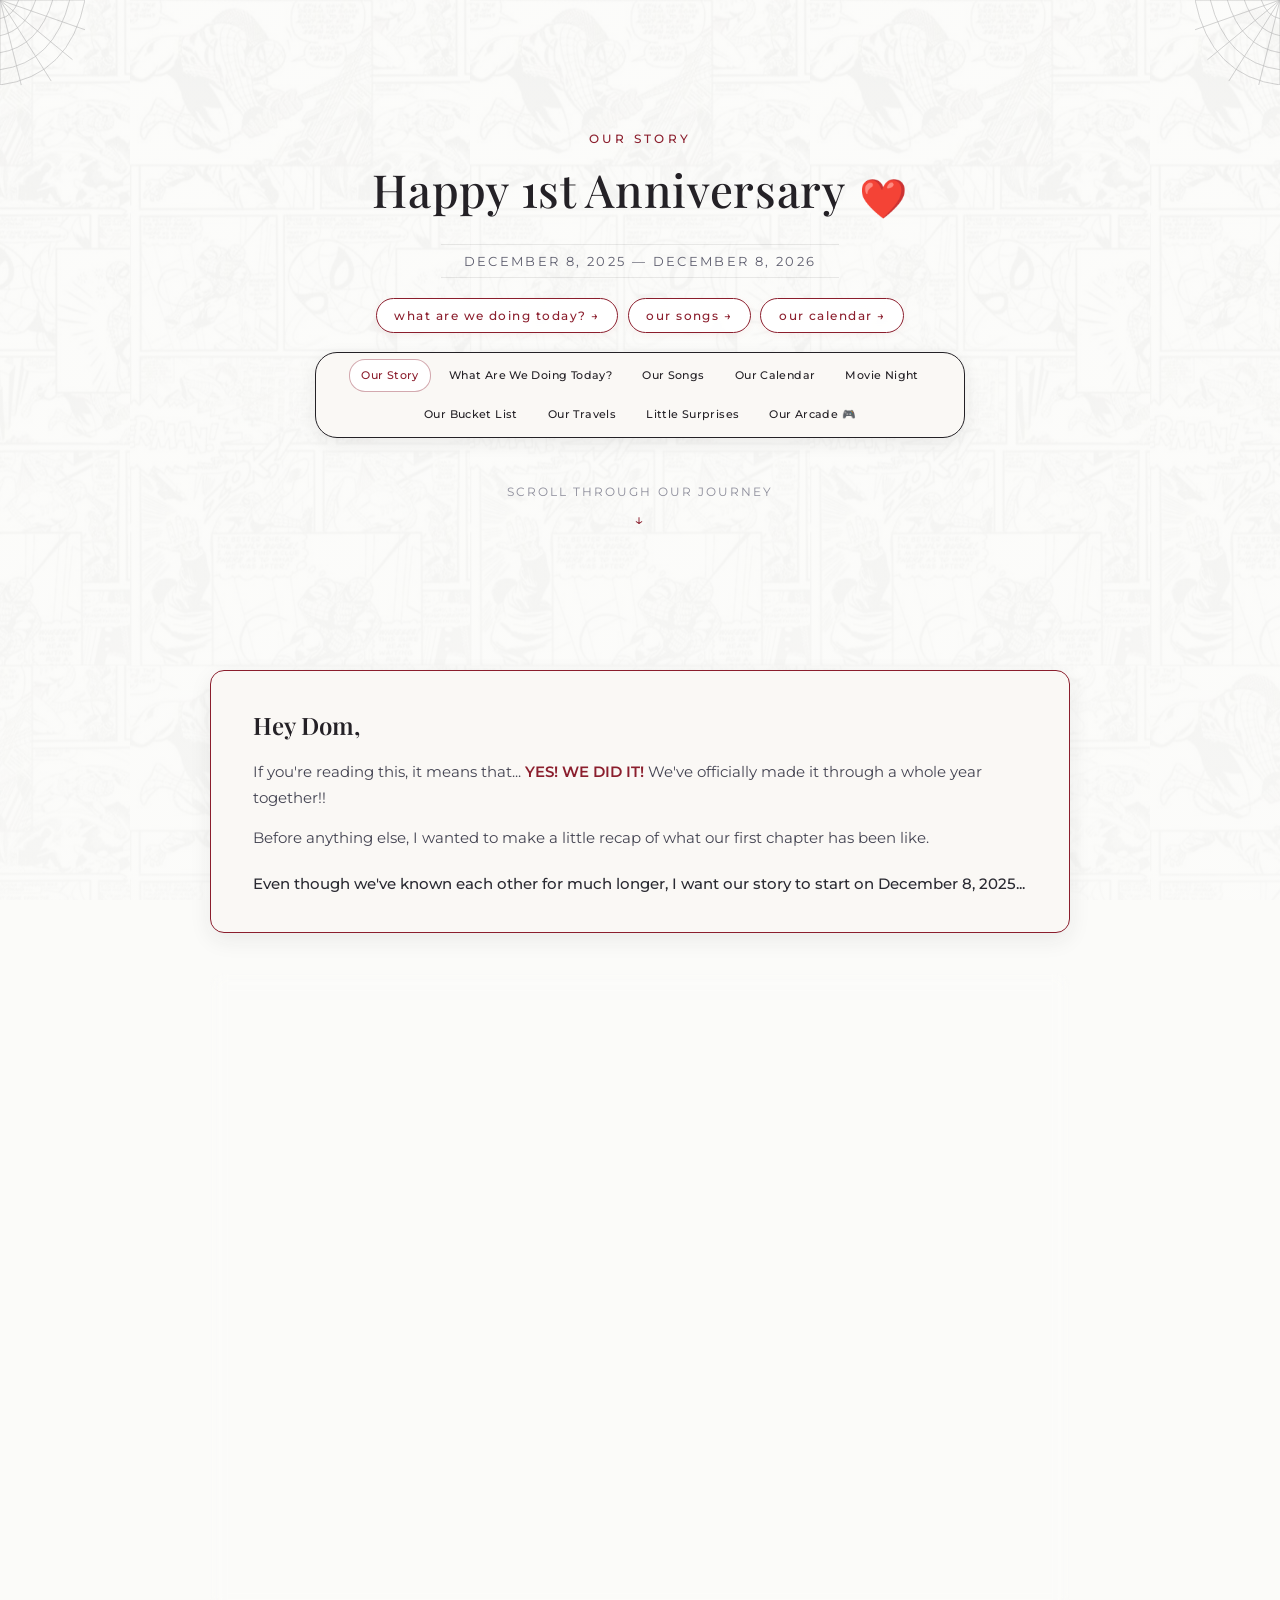
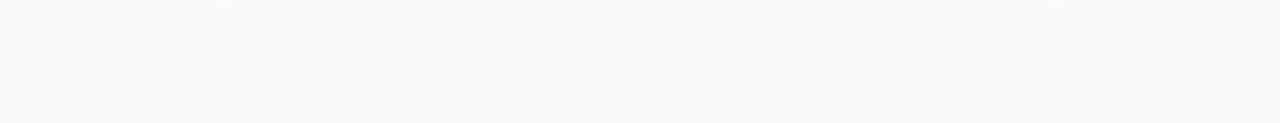
==== index.html @ 3f743cd6 "Add Arcade navigation and shared Spotify playlist" ====
<!DOCTYPE html>
<html lang="en">
<head>
  <meta charset="UTF-8">
  <meta name="viewport" content="width=device-width, initial-scale=1.0">
  <title>Happy 1st Anniversary ❤️</title>
  <link rel="stylesheet" href="style.css">
  <link rel="preconnect" href="https://fonts.googleapis.com">
  <link rel="preconnect" href="https://fonts.gstatic.com" crossorigin>
  <link href="https://fonts.googleapis.com/css2?family=Cormorant+Garamond:ital,wght@0,400;0,500;0,600;1,400&family=Montserrat:ital,wght@0,300;0,400;0,500;1,300&family=Playfair+Display:ital,wght@0,400;0,500;0,600;1,400&display=swap" rel="stylesheet">
</head>
<body>

  <!-- Light Comic Collage Background with Soft Overlay -->
  <div class="site-background" aria-hidden="true"></div>

  <!-- Delicate Corner Spider Webs (Clean, Transparent Black SVGs) -->
  <div class="corner-web corner-web-left" aria-hidden="true">
    <svg viewBox="0 0 100 100" class="corner-web-svg" fill="none" stroke="#141419" stroke-width="0.75" stroke-linecap="round">
      <line x1="0" y1="0" x2="100" y2="0" />
      <line x1="0" y1="0" x2="0" y2="100" />
      <line x1="0" y1="0" x2="100" y2="35" />
      <line x1="0" y1="0" x2="85" y2="70" />
      <line x1="0" y1="0" x2="60" y2="95" />
      <line x1="0" y1="0" x2="25" y2="100" />
      <path d="M 0,22 Q 16,19 22,0" />
      <path d="M 0,42 Q 30,36 42,0" />
      <path d="M 0,62 Q 46,55 62,0" />
      <path d="M 0,82 Q 64,74 82,0" />
      <path d="M 0,100 Q 82,90 100,0" />
    </svg>
  </div>
  <div class="corner-web corner-web-right" aria-hidden="true">
    <svg viewBox="0 0 100 100" class="corner-web-svg" fill="none" stroke="#141419" stroke-width="0.75" stroke-linecap="round">
      <line x1="0" y1="0" x2="100" y2="0" />
      <line x1="0" y1="0" x2="0" y2="100" />
      <line x1="0" y1="0" x2="100" y2="35" />
      <line x1="0" y1="0" x2="85" y2="70" />
      <line x1="0" y1="0" x2="60" y2="95" />
      <line x1="0" y1="0" x2="25" y2="100" />
      <path d="M 0,22 Q 16,19 22,0" />
      <path d="M 0,42 Q 30,36 42,0" />
      <path d="M 0,62 Q 46,55 62,0" />
      <path d="M 0,82 Q 64,74 82,0" />
      <path d="M 0,100 Q 82,90 100,0" />
    </svg>
  </div>

  <!-- Hero Header -->
  <header class="hero">
    <div class="hero-content">
      <p class="hero-subtitle-top">Our Story</p>
      <h1 class="hero-title">Happy 1st Anniversary <span class="heart-accent">❤️</span></h1>
      <p class="hero-dates">December 8, 2025 — December 8, 2026</p>
      <div class="hero-actions">
        <a href="date-ideas.html" class="nav-date-generator">what are we doing today? &rarr;</a>
        <a href="our-songs.html" class="nav-date-generator">our songs &rarr;</a>
        <a href="our-calendar.html" class="nav-date-generator">our calendar &rarr;</a>
      </div>
      <nav class="main-site-nav" aria-label="Main navigation">
        <a href="index.html" aria-current="page">Our Story</a>
        <a href="date-ideas.html">What Are We Doing Today?</a>
        <a href="our-songs.html">Our Songs</a>
        <a href="our-calendar.html">Our Calendar</a>
        <a href="movie-night.html">Movie Night</a>
        <a href="our-bucket-list.html">Our Bucket List</a>
        <a href="our-travels.html">Our Travels</a>
        <a href="little-surprises.html">Little Surprises</a>
        <a href="our-arcade.html">Our Arcade 🎮</a>
      </nav>
      <div class="scroll-indicator">
        <span>Scroll through our journey</span>
        <div class="scroll-arrow">&darr;</div>
      </div>
    </div>
  </header>

  <!-- Interactive Scrapbook: Chapter One -->
  <main class="scrapbook-section">
    <div class="scrapbook-container">

      <!-- Homepage Introduction Letter -->
      <article class="intro-letter-card" data-animate>
        <p class="intro-salutation">Hey Dom,</p>
        <p class="intro-paragraph">
          If you're reading this, it means that... <strong>YES! WE DID IT!</strong> We've officially made it through a whole year together!!
        </p>
        <p class="intro-paragraph">
          Before anything else, I wanted to make a little recap of what our first chapter has been like.
        </p>
        <p class="intro-paragraph intro-lead">
          Even though we've known each other for much longer, I want our story to start on December 8, 2025...
        </p>
      </article>

      <!-- Slideshow Container -->
      <section class="slideshow-wrapper" id="story-slideshow" aria-label="Our First Year Together Slideshow" data-animate>
        
        <!-- Slideshow Header Status Bar -->
        <div class="slideshow-top-bar">
          <span class="slideshow-chapter-tag">Chapter One</span>
          <div class="slideshow-counter" aria-live="polite">
            Slide <span id="current-slide-num">1</span> of <span id="total-slides-num">8</span>
          </div>
        </div>

        <!-- Slides Display Area -->
        <div class="slideshow-viewport">
          
          <!-- SLIDE 1: The day it all started -->
          <article class="story-slide active" data-slide-index="0">
            <div class="slide-content-grid">
              <div class="slide-text-col">
                <span class="slide-date-tag">December 8, 2025</span>
                <h2 class="slide-title">The day it all started</h2>
                <div class="slide-body">
                  <p>It all started on December 8, 2025, when we were flying back home from Pittsburgh to Florida.</p>
                  <p>Because, believe it or not, I met your family and went to your house before we were even officially dating... but the wait was worth it.</p>
                  <p>A day that will stay in our memories forever. ❤️</p>
                </div>
              </div>
              <div class="slide-photos-col">
                <div class="photo-placeholder-grid count-2">
                  <div class="photo-box"><span class="photo-label">Photo 1</span></div>
                  <div class="photo-box"><span class="photo-label">Photo 2</span></div>
                </div>
              </div>
            </div>
          </article>

          <!-- SLIDE 2: Christmas apart -->
          <article class="story-slide" data-slide-index="1">
            <div class="slide-content-grid">
              <div class="slide-text-col">
                <h2 class="slide-title">Christmas apart</h2>
                <div class="slide-body">
                  <p>Not long after that, we had to say goodbye again and spend Christmas away from each other.</p>
                  <p>Spending the holidays apart isn't easy, and long distance isn't for everyone, but we made it work.</p>
                  <p>We spent those days with our families and our people, me in Madrid and you in Pittsburgh, waiting until we could finally see each other again.</p>
                </div>
              </div>
              <div class="slide-photos-col">
                <div class="photo-placeholder-grid count-2">
                  <div class="photo-box"><span class="photo-label">Photo 1</span></div>
                  <div class="photo-box"><span class="photo-label">Photo 2</span></div>
                </div>
              </div>
            </div>
          </article>

          <!-- SLIDE 3: Volleyball season, Valentine's Day & graduation -->
          <article class="story-slide" data-slide-index="2">
            <div class="slide-content-grid">
              <div class="slide-text-col">
                <h2 class="slide-title">Volleyball season, Valentine's Day &amp; graduation</h2>
                <div class="slide-body">
                  <p>After Christmas, we were finally back together, but my volleyball season was starting, and I honestly thought we were barely going to see each other.</p>
                  <p>But, as always, you made the effort to find time, even when you barely had any, and came to see me almost every weekend.</p>
                  <p>It's definitely so much better now that we live 15 minutes away instead of 4 hours, but I'll always be grateful for how many things you sacrificed to make this work.</p>
                  <p>Months went by, more and more dates, Valentine's Day came, volleyball tournaments... and then my graduation.</p>
                  <p>And of course, you were there too, on such an important day for me.</p>
                </div>
              </div>
              <div class="slide-photos-col">
                <div class="photo-placeholder-grid count-2">
                  <div class="photo-box"><span class="photo-label">Photo 1</span></div>
                  <div class="photo-box"><span class="photo-label">Photo 2</span></div>
                </div>
              </div>
            </div>
          </article>

          <!-- SLIDE 4: Summer, Madrid & Italy -->
          <article class="story-slide" data-slide-index="3">
            <div class="slide-content-grid">
              <div class="slide-text-col">
                <h2 class="slide-title">Summer, Madrid &amp; Italy</h2>
                <div class="slide-body">
                  <p>Then summer came, and we had to be apart again.</p>
                  <p>We struggled, but about a month later, we were finally together again. And this time, it was your first time in Spain, in Madrid, MY city!!</p>
                  <p>Two weeks that I had been waiting for all summer, and then somehow they went by way too fast.</p>
                  <p>Two incredible weeks, and one of them in Italy, which you know I love so much.</p>
                  <p>I got to make one of my dreams come true, visiting Amalfi with the love of my life. ❤️</p>
                </div>
              </div>
              <div class="slide-photos-col">
                <div class="photo-placeholder-grid count-2">
                  <div class="photo-box"><span class="photo-label">Photo 1</span></div>
                  <div class="photo-box"><span class="photo-label">Photo 2</span></div>
                </div>
              </div>
            </div>
          </article>

          <!-- SLIDE 5: Back to Florida -->
          <article class="story-slide" data-slide-index="4">
            <div class="slide-content-grid">
              <div class="slide-text-col">
                <h2 class="slide-title">Back to Florida</h2>
                <div class="slide-body">
                  <p>Then we had to say goodbye again, but luckily not for too long.</p>
                  <p>I came back, and we got to spend a few days together before starting college.</p>
                  <p>But then it was time to move to New College, your second home hahaha.</p>
                </div>
              </div>
              <div class="slide-photos-col">
                <div class="photo-placeholder-grid count-2">
                  <div class="photo-box"><span class="photo-label">Photo 1</span></div>
                  <div class="photo-box"><span class="photo-label">Photo 2</span></div>
                </div>
              </div>
            </div>
          </article>

          <!-- SLIDE 6: Another unexpected challenge -->
          <article class="story-slide" data-slide-index="5">
            <div class="slide-content-grid">
              <div class="slide-text-col">
                <h2 class="slide-title">Another unexpected challenge</h2>
                <div class="slide-body">
                  <p>Unfortunately, just two weeks after coming back to the US and finally leaving long distance behind, I gave you a pretty big scare.</p>
                  <p>Another month apart, but as always, we managed to get through it.</p>
                  <p>I'll never know how to thank you enough for being there for me through everything, especially when I almost died.</p>
                  <p>You were there when I needed you the most, and I'll never forget that.</p>
                </div>
              </div>
              <div class="slide-photos-col">
                <div class="photo-placeholder-grid count-2">
                  <div class="photo-box"><span class="photo-label">Photo 1</span></div>
                  <div class="photo-box"><span class="photo-label">Photo 2</span></div>
                </div>
              </div>
            </div>
          </article>

          <!-- SLIDE 7: One year later -->
          <article class="story-slide" data-slide-index="6">
            <div class="slide-content-grid">
              <div class="slide-text-col">
                <h2 class="slide-title">One year later</h2>
                <div class="slide-body">
                  <p>And finally, I was back.</p>
                  <p>Since then, we've made so many plans and spent so much time together.</p>
                  <p>And even though we have our moments, and sometimes we argue, look at us. Here we are, one year later. WE DID IT!!</p>
                  <p>A year full of so much love.</p>
                  <p>And get ready, because this Christmas is looking REALLY GOOD!! ❤️</p>
                </div>
              </div>
              <div class="slide-photos-col">
                <div class="photo-placeholder-grid count-2">
                  <div class="photo-box"><span class="photo-label">Photo 1</span></div>
                  <div class="photo-box"><span class="photo-label">Photo 2</span></div>
                </div>
              </div>
            </div>
          </article>

          <!-- SLIDE 8: To be continued... (Simple Final Screen) -->
          <article class="story-slide final-slide" data-slide-index="7">
            <div class="final-screen-wrapper">
              <div class="final-heart-symbol">❤️</div>
              <h2 class="final-completed-title">Chapter One: Completed. ❤️</h2>
              <div class="final-loading-container">
                <p class="final-loading-text">Chapter Two: Loading<span class="dot-pulse">...</span></p>
                <div class="loading-progress-bar" aria-hidden="true">
                  <div class="loading-progress-fill"></div>
                </div>
              </div>
            </div>
          </article>

        </div>

        <!-- Slideshow Navigation Controls -->
        <div class="slideshow-nav-bar">
          <button type="button" class="slide-arrow-btn" id="btn-prev-slide" aria-label="Previous slide">
            &larr; previous
          </button>
          
          <div class="slide-dots-container" id="slide-dots-list" role="tablist" aria-label="Slides">
            <!-- Rendered by script.js -->
          </div>

          <button type="button" class="slide-arrow-btn" id="btn-next-slide" aria-label="Next slide">
            next &rarr;
          </button>
        </div>

      </section>

    </div>
  </main>

  <!-- Interactive Spider Easter Egg (Hidden when inactive) -->
  <aside id="spider-easter-egg" class="spider-container" aria-label="Easter egg spider">
    <div class="spider-thread" aria-hidden="true"></div>
    <button type="button" class="spider-btn" id="spider-trigger" aria-label="A tiny spider descended from above">
      <svg class="spider-svg" viewBox="0 0 40 40" width="24" height="24" aria-hidden="true">
        <!-- Delicate spider body & head -->
        <ellipse cx="20" cy="24" rx="5" ry="7" fill="#141419"/>
        <circle cx="20" cy="14" r="3.5" fill="#141419"/>
        <!-- Small dark-red accent -->
        <circle cx="20" cy="24" r="1.5" fill="#a81d1d"/>
        <!-- Fine delicate legs -->
        <path d="M17 15 Q12 11 7 14" stroke="#141419" stroke-width="1.2" stroke-linecap="round" fill="none"/>
        <path d="M16 18 Q10 17 6 21" stroke="#141419" stroke-width="1.2" stroke-linecap="round" fill="none"/>
        <path d="M16 22 Q9 25 7 30" stroke="#141419" stroke-width="1.2" stroke-linecap="round" fill="none"/>
        <path d="M17 26 Q12 31 10 36" stroke="#141419" stroke-width="1.2" stroke-linecap="round" fill="none"/>
        <path d="M23 15 Q28 11 33 14" stroke="#141419" stroke-width="1.2" stroke-linecap="round" fill="none"/>
        <path d="M24 18 Q30 17 34 21" stroke="#141419" stroke-width="1.2" stroke-linecap="round" fill="none"/>
        <path d="M24 22 Q31 25 33 30" stroke="#141419" stroke-width="1.2" stroke-linecap="round" fill="none"/>
        <path d="M23 26 Q28 31 30 36" stroke="#141419" stroke-width="1.2" stroke-linecap="round" fill="none"/>
      </svg>
      <span class="spider-speech-bubble" id="spider-message" role="status">I love you ❤️</span>
    </button>
  </aside>

  <script src="script.js"></script>
</body>
</html>
---- style.css ----
/* ==========================================================================
   Base & Reset
   ========================================================================== */
*, *::before, *::after {
  box-sizing: border-box;
  margin: 0;
  padding: 0;
}

:root {
  --bg-primary: #fbfbf9;
  --bg-card: #FAF8F5;
  --text-main: #242126;
  --text-muted: #5e5e6e;
  --accent-red: #8B1E2D;
  --accent-red-soft: rgba(139, 30, 45, 0.15);
  --border-delicate: rgba(0, 0, 0, 0.08);
  --font-serif: 'Playfair Display', 'Cormorant Garamond', Georgia, serif;
  --font-sans: 'Montserrat', sans-serif;
  --shadow-subtle: 0 4px 20px rgba(0, 0, 0, 0.035);
  --shadow-hover: 0 8px 24px rgba(0, 0, 0, 0.06);
}

html {
  scroll-behavior: smooth;
  font-family: var(--font-sans);
  background-color: var(--bg-primary);
  color: var(--text-main);
}

body {
  min-height: 100vh;
  line-height: 1.6;
  overflow-x: hidden;
  position: relative;
}

/* ==========================================================================
   Background: Clean Repeating Small-Panel Comic Wallpaper
   ========================================================================== */
.site-background {
  position: fixed;
  inset: 0;
  width: 100vw;
  height: 100vh;
  z-index: -1;
  pointer-events: none;
  background-color: var(--bg-primary);
  /* 
     Clean repeating wallpaper of small black-and-white Spider-Man comic panels.
     Created by cropping out edge spiders/webs into comic-background-clean.png.
     Tiled at 340px width with a delicate warm-white overlay (mostly white/light gray)
     so the panels are visible, proportional, and never compete with text or photos.
  */
  background-image:
    linear-gradient(rgba(251, 251, 249, 0.82), rgba(251, 251, 249, 0.88)),
    url('images/comic-background-clean.png');
  background-size: auto, 340px auto;
  background-repeat: no-repeat, repeat;
  background-position: center top;
}

/* ==========================================================================
   Delicate Corner Spider Webs (Transparent SVG)
   ========================================================================== */
.corner-web {
  position: fixed;
  top: 0;
  z-index: 10;
  pointer-events: none;
  width: 85px;
  height: 85px;
  opacity: 0.28;
  transition: opacity 0.3s ease;
}

.corner-web-left {
  left: 0;
}

.corner-web-right {
  right: 0;
  transform: scaleX(-1);
}

.corner-web-svg {
  width: 100%;
  height: 100%;
  display: block;
}

/* ==========================================================================
   Hero Section
   ========================================================================== */
.hero {
  min-height: 70vh;
  display: flex;
  align-items: center;
  justify-content: center;
  text-align: center;
  padding: 5rem 1.5rem 3rem;
  position: relative;
}

.hero-content {
  max-width: 650px;
  animation: heroFadeIn 1s ease-out;
}

.hero-subtitle-top {
  font-family: var(--font-sans);
  font-size: 0.72rem;
  font-weight: 500;
  letter-spacing: 0.28em;
  text-transform: uppercase;
  color: var(--accent-red);
  margin-bottom: 0.8rem;
}

.hero-title {
  font-family: var(--font-serif);
  font-size: clamp(2rem, 4.5vw, 2.85rem);
  font-weight: 500;
  line-height: 1.25;
  letter-spacing: 0.015em;
  color: var(--text-main);
  margin-bottom: 0.9rem;
}

.heart-accent {
  display: inline-block;
  color: var(--accent-red);
  font-size: 0.85em;
  margin-left: 0.15rem;
  vertical-align: middle;
}

.hero-dates {
  font-family: var(--font-sans);
  font-size: 0.82rem;
  font-weight: 400;
  letter-spacing: 0.18em;
  color: var(--text-muted);
  text-transform: uppercase;
  border-top: 1px solid var(--border-delicate);
  border-bottom: 1px solid var(--border-delicate);
  display: inline-block;
  padding: 0.35rem 1.4rem;
  margin-top: 0.6rem;
  background: transparent;
}

.hero-actions {
  margin-top: 1.25rem;
  display: flex;
  gap: 0.6rem;
  justify-content: center;
  flex-wrap: wrap;
}

.nav-date-generator {
  font-family: var(--font-sans);
  font-size: 0.76rem;
  font-weight: 500;
  letter-spacing: 0.12em;
  text-transform: lowercase;
  color: var(--accent-red);
  text-decoration: none;
  display: inline-flex;
  align-items: center;
  gap: 0.35rem;
  padding: 0.4rem 1.1rem;
  border: 1.5px solid var(--accent-red);
  border-radius: 20px;
  background: rgba(255, 255, 255, 0.9);
  backdrop-filter: blur(4px);
  box-shadow: 0 2px 8px rgba(168, 29, 29, 0.05);
  transition: all 0.25s ease;
}

.nav-date-generator:hover {
  background: #ffffff;
  border-color: var(--accent-red);
  transform: translateY(-2px);
  box-shadow: 0 4px 14px rgba(168, 29, 29, 0.12);
}

.scroll-indicator {
  margin-top: 2.8rem;
  font-size: 0.72rem;
  letter-spacing: 0.18em;
  color: #8c8c9a;
  display: flex;
  flex-direction: column;
  align-items: center;
  gap: 0.35rem;
  text-transform: uppercase;
}

.scroll-arrow {
  color: var(--accent-red);
  font-size: 1rem;
  animation: bounce 2s infinite;
}

/* ==========================================================================
   Interactive Scrapbook: Chapter One Slideshow
   ========================================================================== */
.scrapbook-section {
  padding: 2.5rem 1.25rem 7rem;
  position: relative;
}

.scrapbook-container {
  max-width: 860px;
  margin: 0 auto;
  position: relative;
}

/* Homepage Introduction Letter */
.intro-letter-card {
  background: var(--bg-card);
  backdrop-filter: blur(8px);
  border: 1.5px solid var(--accent-red);
  border-radius: 14px;
  padding: 2.2rem 2.6rem;
  margin-bottom: 2.5rem;
  box-shadow: 0 7px 22px rgba(36, 33, 38, 0.08);
  animation: heroFadeIn 0.8s ease-out;
  transition: transform 0.25s ease, box-shadow 0.25s ease, border-color 0.25s ease;
}

.intro-letter-card:hover,
.slideshow-wrapper:hover {
  transform: translateY(-3px);
  box-shadow: 0 12px 28px rgba(36, 33, 38, 0.12);
}

.intro-salutation {
  font-family: var(--font-serif);
  font-size: 1.5rem;
  font-weight: 600;
  color: var(--text-main);
  margin-bottom: 0.9rem;
}

.intro-paragraph {
  font-family: var(--font-sans);
  font-size: 0.95rem;
  line-height: 1.72;
  color: #444452;
  margin-bottom: 0.85rem;
}

.intro-paragraph strong {
  color: var(--accent-red);
  font-weight: 600;
}

.intro-lead {
  color: #2a2a32;
  font-weight: 500;
  margin-bottom: 0;
  padding-top: 0.4rem;
}

/* Slideshow Container */
.slideshow-wrapper {
  background: var(--bg-card);
  backdrop-filter: blur(8px);
  border: 1.5px solid #242126;
  border-radius: 14px;
  padding: 2.2rem;
  box-shadow: 0 7px 22px rgba(36, 33, 38, 0.08);
  position: relative;
  transition: transform 0.25s ease, box-shadow 0.25s ease, border-color 0.25s ease;
}

.slideshow-top-bar {
  display: flex;
  justify-content: space-between;
  align-items: center;
  border-bottom: 1px solid rgba(0, 0, 0, 0.07);
  padding-bottom: 0.9rem;
  margin-bottom: 1.8rem;
}

.slideshow-chapter-tag {
  font-family: var(--font-serif);
  font-size: 0.85rem;
  font-weight: 600;
  letter-spacing: 0.14em;
  text-transform: uppercase;
  color: var(--accent-red);
}

.slideshow-counter {
  font-family: var(--font-sans);
  font-size: 0.8rem;
  font-weight: 500;
  color: var(--text-muted);
  letter-spacing: 0.06em;
}

/* Slides Viewport & Animation */
.slideshow-viewport {
  position: relative;
  min-height: 380px;
}

.story-slide {
  display: none;
  opacity: 0;
  transform: translateY(10px);
  transition: opacity 0.35s ease, transform 0.35s ease;
}

.story-slide.active {
  display: block;
  opacity: 1;
  transform: translateY(0);
}

.slide-content-grid {
  display: grid;
  grid-template-columns: 1.15fr 0.85fr;
  gap: 2.2rem;
  align-items: center;
}

.slide-date-tag {
  display: inline-block;
  font-family: var(--font-sans);
  font-size: 0.74rem;
  font-weight: 500;
  letter-spacing: 0.16em;
  text-transform: uppercase;
  color: var(--accent-red);
  margin-bottom: 0.35rem;
}

.slide-title {
  font-family: var(--font-serif);
  font-size: clamp(1.35rem, 3vw, 1.75rem);
  font-weight: 600;
  line-height: 1.3;
  color: var(--text-main);
  margin-bottom: 1rem;
}

.slide-body p {
  font-family: var(--font-sans);
  font-size: 0.92rem;
  line-height: 1.7;
  color: #484856;
  margin-bottom: 0.85rem;
}

.slide-body p:last-child {
  margin-bottom: 0;
}

/* Photo Placeholder Grid */
.photo-placeholder-grid {
  display: grid;
  gap: 0.8rem;
}

.photo-placeholder-grid.count-2 {
  grid-template-columns: 1fr;
}

.photo-box {
  background-color: rgba(248, 248, 251, 0.75);
  border: 1px dashed rgba(0, 0, 0, 0.15);
  border-radius: 8px;
  aspect-ratio: 16 / 10;
  display: flex;
  align-items: center;
  justify-content: center;
  position: relative;
  overflow: hidden;
  transition: border-color 0.25s ease, background-color 0.25s ease;
}

.photo-box:hover {
  border-color: rgba(168, 29, 29, 0.4);
  background-color: #ffffff;
}

.photo-label {
  font-size: 0.74rem;
  letter-spacing: 0.12em;
  text-transform: uppercase;
  color: #727282;
  background-color: rgba(255, 255, 255, 0.95);
  padding: 0.28rem 0.7rem;
  border-radius: 4px;
  border: 1px solid rgba(0, 0, 0, 0.06);
}

/* Slide 8: To Be Continued (Final Screen) */
.final-screen-wrapper {
  text-align: center;
  padding: 3.5rem 1.5rem;
}

.final-heart-symbol {
  font-size: 2.4rem;
  margin-bottom: 0.8rem;
  display: inline-block;
  animation: pulseHeart 2s infinite ease-in-out;
}

.final-completed-title {
  font-family: var(--font-serif);
  font-size: clamp(1.6rem, 3.5vw, 2.2rem);
  font-weight: 600;
  color: var(--text-main);
  margin-bottom: 1.2rem;
}

.final-loading-container {
  display: flex;
  flex-direction: column;
  align-items: center;
  gap: 0.8rem;
}

.final-loading-text {
  font-family: var(--font-sans);
  font-size: 1rem;
  color: var(--text-muted);
  letter-spacing: 0.08em;
}

.dot-pulse {
  display: inline-block;
  animation: dotBlink 1.4s infinite;
}

@keyframes dotBlink {
  0%, 20% { opacity: 0; }
  40% { opacity: 0.5; }
  60%, 100% { opacity: 1; }
}

.loading-progress-bar {
  width: 180px;
  height: 3px;
  background: rgba(0, 0, 0, 0.08);
  border-radius: 3px;
  overflow: hidden;
  position: relative;
}

.loading-progress-fill {
  position: absolute;
  top: 0;
  left: 0;
  height: 100%;
  width: 40%;
  background: var(--accent-red);
  border-radius: 3px;
  animation: progressSweep 2s ease-in-out infinite;
}

@keyframes progressSweep {
  0% { left: -40%; width: 40%; }
  50% { left: 40%; width: 50%; }
  100% { left: 100%; width: 40%; }
}

/* Slideshow Navigation Controls */
.slideshow-nav-bar {
  display: flex;
  justify-content: space-between;
  align-items: center;
  gap: 1rem;
  margin-top: 2rem;
  padding-top: 1.4rem;
  border-top: 1px solid rgba(0, 0, 0, 0.07);
}

.slide-arrow-btn {
  background: transparent;
  border: 1.5px solid #242126;
  border-radius: 20px;
  padding: 0.45rem 1.1rem;
  font-family: var(--font-sans);
  font-size: 0.8rem;
  font-weight: 500;
  letter-spacing: 0.06em;
  color: var(--text-main);
  cursor: pointer;
  transition: all 0.2s ease;
}

.slide-arrow-btn:hover:not(:disabled) {
  border-color: var(--accent-red);
  color: var(--accent-red);
  background: #ffffff;
  transform: translateY(-1px);
}

.slide-arrow-btn:disabled {
  opacity: 0.3;
  cursor: not-allowed;
}

.slide-dots-container {
  display: flex;
  gap: 0.45rem;
  align-items: center;
}

.slide-dot {
  width: 8px;
  height: 8px;
  border-radius: 50%;
  background: rgba(0, 0, 0, 0.15);
  border: none;
  padding: 0;
  cursor: pointer;
  transition: all 0.25s ease;
}

.slide-dot:hover {
  background: rgba(168, 29, 29, 0.5);
}

.slide-dot.active {
  background: var(--accent-red);
  transform: scale(1.35);
  box-shadow: 0 0 6px rgba(168, 29, 29, 0.4);
}

/* ==========================================================================
   Interactive Spider Easter Egg (Small & Subtle)
   ========================================================================== */
.spider-container {
  position: fixed;
  top: 0;
  z-index: 1000;
  pointer-events: none;
  display: flex;
  flex-direction: column;
  align-items: center;
  transform: translateY(-100%);
  transition: transform 1.2s cubic-bezier(0.25, 1, 0.5, 1);
  will-change: transform;
}

/* Descended into view */
.spider-container.descended {
  transform: translateY(0);
}

/* Thin delicate thread */
.spider-thread {
  width: 1px;
  height: 150px;
  background: linear-gradient(to bottom, rgba(30, 30, 36, 0.2), rgba(30, 30, 36, 0.55));
}

.spider-btn {
  background: transparent;
  border: none;
  cursor: pointer;
  pointer-events: auto;
  position: relative;
  padding: 4px;
  display: flex;
  flex-direction: column;
  align-items: center;
  outline: none;
}

.spider-btn:focus-visible {
  outline: 2px dashed var(--accent-red);
  border-radius: 50%;
}

.spider-svg {
  display: block;
  filter: drop-shadow(0 1px 2px rgba(0, 0, 0, 0.2));
  animation: spiderSway 3s ease-in-out infinite alternate;
  transform-origin: top center;
}

/* Cute, Delicate Speech Bubble */
.spider-speech-bubble {
  position: absolute;
  top: 100%;
  left: 50%;
  transform: translateX(-50%) translateY(6px) scale(0.9);
  background: #ffffff;
  color: var(--text-main);
  border: 1px solid rgba(0, 0, 0, 0.1);
  border-radius: 12px;
  padding: 0.35rem 0.75rem;
  font-family: var(--font-sans);
  font-size: 0.78rem;
  font-weight: 500;
  letter-spacing: 0.04em;
  white-space: nowrap;
  box-shadow: 0 4px 14px rgba(0, 0, 0, 0.08);
  opacity: 0;
  pointer-events: none;
  transition: opacity 0.25s ease, transform 0.25s ease;
}

/* Speech bubble arrow */
.spider-speech-bubble::before {
  content: '';
  position: absolute;
  bottom: 100%;
  left: 50%;
  transform: translateX(-50%);
  border-width: 5px;
  border-style: solid;
  border-color: transparent transparent rgba(0, 0, 0, 0.1) transparent;
}

.spider-speech-bubble::after {
  content: '';
  position: absolute;
  bottom: 100%;
  left: 50%;
  transform: translateX(-50%);
  border-width: 4px;
  border-style: solid;
  border-color: transparent transparent #ffffff transparent;
}

/* When spider is clicked */
.spider-container.show-bubble .spider-speech-bubble {
  opacity: 1;
  transform: translateX(-50%) translateY(6px) scale(1);
}

@keyframes spiderSway {
  0% {
    transform: rotate(-5deg);
  }
  100% {
    transform: rotate(5deg);
  }
}

/* ==========================================================================
   Keyframe Animations
   ========================================================================== */
@keyframes heroFadeIn {
  from {
    opacity: 0;
    transform: translateY(16px);
  }
  to {
    opacity: 1;
    transform: translateY(0);
  }
}

@keyframes bounce {
  0%, 20%, 50%, 80%, 100% {
    transform: translateY(0);
  }
  40% {
    transform: translateY(6px);
  }
  60% {
    transform: translateY(3px);
  }
}

/* ==========================================================================
   Responsive Design (Mobile & Tablets)
   ========================================================================== */
@media (max-width: 768px) {
  .site-background {
    background-size: auto, 280px auto;
  }

  .corner-web {
    width: 60px;
    height: 60px;
    opacity: 0.22;
  }

  .hero {
    min-height: 65vh;
    padding-top: 4rem;
  }

  .slide-content-grid {
    grid-template-columns: 1fr;
    gap: 1.5rem;
  }

  .intro-letter-card {
    padding: 1.6rem 1.3rem;
  }

  .slideshow-wrapper {
    padding: 1.6rem 1.2rem;
  }

  .slideshow-viewport {
    min-height: 440px;
  }

  .slideshow-nav-bar {
    gap: 0.5rem;
  }

  .slide-arrow-btn {
    padding: 0.4rem 0.85rem;
    font-size: 0.75rem;
  }

  .spider-thread {
    height: 120px;
  }
}

/* ==========================================================================
   Accessibility: Reduced Motion
   ========================================================================== */
@media (prefers-reduced-motion: reduce) {
  html {
    scroll-behavior: auto;
  }

  .hero-content,
  .intro-letter-card,
  .slideshow-wrapper,
  .story-slide,
  .scroll-arrow,
  .spider-svg,
  .final-heart-symbol,
  .loading-progress-fill {
    animation: none !important;
    transition: none !important;
  }

  .spider-container {
    transition: none !important;
  }

  .back-to-story,
  .back-to-story-arrow {
    transition: none !important;
  }
}

/* Shared back navigation */
.back-to-story {
  display: inline-flex;
  align-items: center;
  gap: 0.4rem;
  padding: 0.45rem 0.9rem;
  border: 1px solid var(--accent-red);
  border-radius: 999px;
  background: rgba(250, 248, 245, 0.9);
  color: var(--accent-red);
  font-family: var(--font-sans);
  font-size: 0.84rem;
  font-weight: 500;
  line-height: 1.4;
  text-decoration: none;
  white-space: nowrap;
  transition: color 0.2s ease, background-color 0.2s ease, border-color 0.2s ease;
}

.back-to-story:hover {
  border-color: var(--accent-red);
  background: var(--accent-red);
  color: #ffffff;
}

.back-to-story:focus-visible {
  outline: 2px solid var(--accent-red);
  outline-offset: 3px;
  box-shadow: 0 0 0 4px rgba(139, 30, 45, 0.16);
}

.back-to-story-arrow {
  display: inline-block;
  transition: transform 0.2s ease;
}

.back-to-story:hover .back-to-story-arrow {
  transform: translateX(-3px);
}

@media (max-width: 600px) {
  .back-to-story {
    padding: 0.4rem 0.75rem;
    font-size: 0.8rem;
  }
}

/* Shared site navigation */
.main-site-nav {
  display: flex;
  align-items: center;
  justify-content: center;
  flex-wrap: wrap;
  gap: 0.4rem;
  width: fit-content;
  max-width: 100%;
  margin: 1.2rem auto 0;
  padding: 0.38rem;
  border: 1.5px solid #242126;
  border-radius: 22px;
  background: rgba(250, 248, 245, 0.94);
  box-shadow: 0 5px 18px rgba(36, 33, 38, 0.08);
  backdrop-filter: blur(6px);
}

.main-site-nav a {
  color: #242126;
  text-decoration: none;
  font-family: var(--font-sans);
  font-size: 0.68rem;
  font-weight: 500;
  letter-spacing: 0.035em;
  white-space: nowrap;
  padding: 0.42rem 0.68rem;
  border: 1px solid transparent;
  border-radius: 16px;
  transition: 0.2s ease;
}

.main-site-nav a:hover,
.main-site-nav a[aria-current="page"] {
  color: #8B1E2D;
  border-color: rgba(139, 30, 45, 0.38);
  background: #ffffff;
}

@media (max-width: 768px) {
  .main-site-nav {
    margin-top: 1rem;
    border-radius: 14px;
  }

  .main-site-nav a {
    font-size: 0.64rem;
    padding: 0.38rem 0.55rem;
  }
}
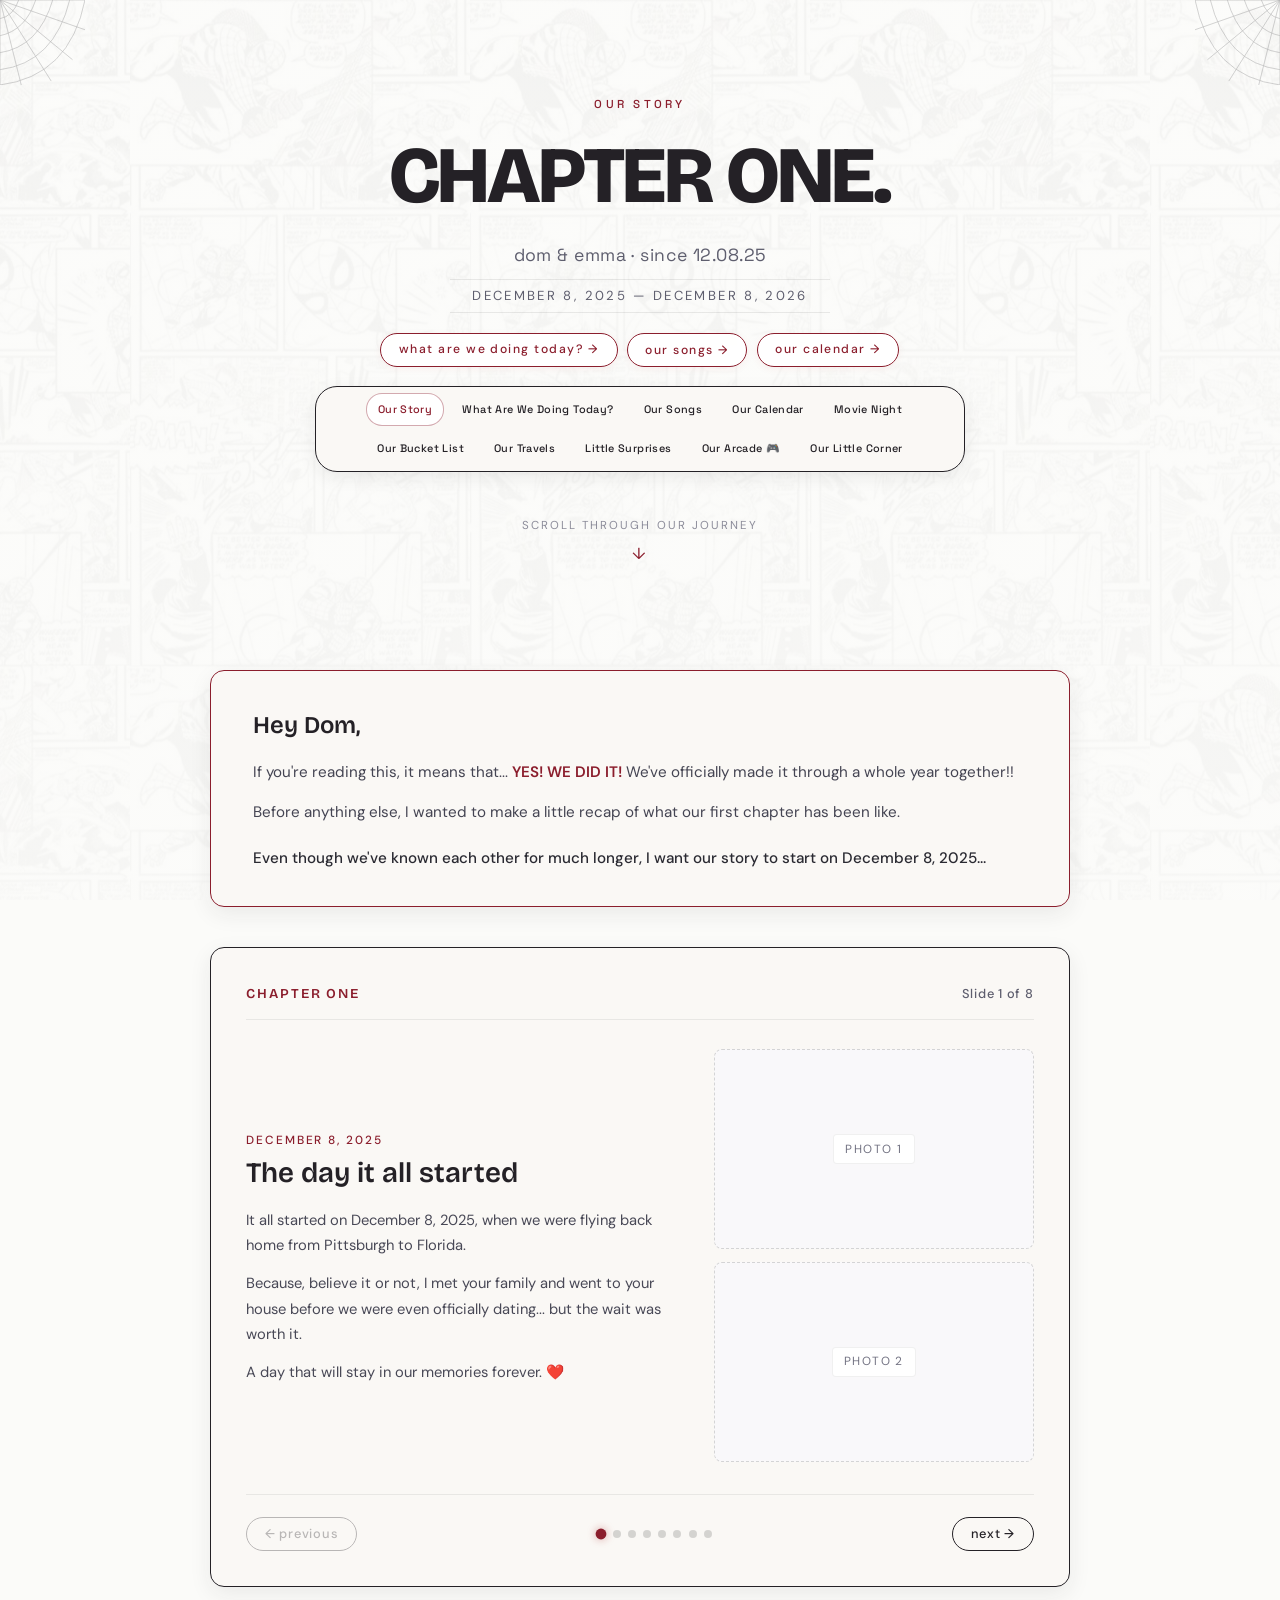
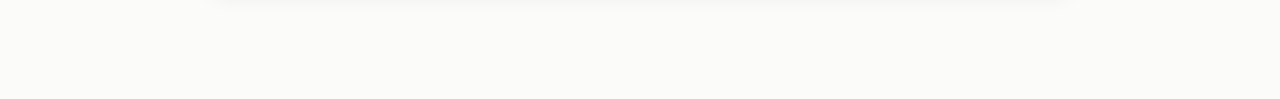
==== commit 11828d7e: "Add Our Little Corner and 365 Days of Us" ====
--- a/index.html
+++ b/index.html
@@ -7,7 +7,7 @@
   <link rel="stylesheet" href="style.css">
   <link rel="preconnect" href="https://fonts.googleapis.com">
   <link rel="preconnect" href="https://fonts.gstatic.com" crossorigin>
-  <link href="https://fonts.googleapis.com/css2?family=Cormorant+Garamond:ital,wght@0,400;0,500;0,600;1,400&family=Montserrat:ital,wght@0,300;0,400;0,500;1,300&family=Playfair+Display:ital,wght@0,400;0,500;0,600;1,400&display=swap" rel="stylesheet">
+  <link href="https://fonts.googleapis.com/css2?family=Bricolage+Grotesque:wght@400;500;600;700;800&family=DM+Sans:ital,wght@0,400;0,500;0,600;0,700;1,400&family=Space+Grotesk:wght@400;500;600;700&display=swap" rel="stylesheet">
 </head>
 <body>
 
@@ -50,7 +50,8 @@
   <header class="hero">
     <div class="hero-content">
       <p class="hero-subtitle-top">Our Story</p>
-      <h1 class="hero-title">Happy 1st Anniversary <span class="heart-accent">❤️</span></h1>
+      <h1 class="hero-title">CHAPTER ONE.</h1>
+      <p class="hero-name-subtitle">dom &amp; emma · since 12.08.25</p>
       <p class="hero-dates">December 8, 2025 — December 8, 2026</p>
       <div class="hero-actions">
         <a href="date-ideas.html" class="nav-date-generator">what are we doing today? &rarr;</a>
@@ -67,6 +68,7 @@
         <a href="our-travels.html">Our Travels</a>
         <a href="little-surprises.html">Little Surprises</a>
         <a href="our-arcade.html">Our Arcade 🎮</a>
+        <a href="our-little-corner.html">Our Little Corner</a>
       </nav>
       <div class="scroll-indicator">
         <span>Scroll through our journey</span>
--- a/style.css
+++ b/style.css
@@ -15,8 +15,9 @@
   --accent-red: #8B1E2D;
   --accent-red-soft: rgba(139, 30, 45, 0.15);
   --border-delicate: rgba(0, 0, 0, 0.08);
-  --font-serif: 'Playfair Display', 'Cormorant Garamond', Georgia, serif;
-  --font-sans: 'Montserrat', sans-serif;
+  --font-serif: 'Bricolage Grotesque', Arial, sans-serif;
+  --font-display: 'Space Grotesk', Arial, sans-serif;
+  --font-sans: 'DM Sans', Arial, sans-serif;
   --shadow-subtle: 0 4px 20px rgba(0, 0, 0, 0.035);
   --shadow-hover: 0 8px 24px rgba(0, 0, 0, 0.06);
 }
@@ -119,10 +120,10 @@
 
 .hero-title {
   font-family: var(--font-serif);
-  font-size: clamp(2rem, 4.5vw, 2.85rem);
-  font-weight: 500;
+  font-size: clamp(2.7rem, 8vw, 5rem);
+  font-weight: 800;
   line-height: 1.25;
-  letter-spacing: 0.015em;
+  letter-spacing: -0.035em;
   color: var(--text-main);
   margin-bottom: 0.9rem;
 }
@@ -133,6 +134,13 @@
   font-size: 0.85em;
   margin-left: 0.15rem;
   vertical-align: middle;
+}
+
+.hero-name-subtitle {
+  font-family: var(--font-display);
+  font-size: clamp(0.95rem, 2.5vw, 1.1rem);
+  letter-spacing: 0.025em;
+  color: var(--text-muted);
 }
 
 .hero-dates {
@@ -851,3 +859,16 @@
     padding: 0.38rem 0.55rem;
   }
 }
+
+/* Shared typography for navigation and page subtitles. */
+.main-site-nav a, .top-nav a, .placeholder-top-nav a,
+.hero-subtitle-top, .hero-name-subtitle,
+html body .music-subtitle, html body .calendar-subtitle,
+html body .date-intro-sub, html body .travels-intro,
+html body .placeholder-intro, .arcade-header > p {
+  font-family: var(--font-display);
+}
+
+button, input, select, textarea {
+  font-family: var(--font-sans);
+}
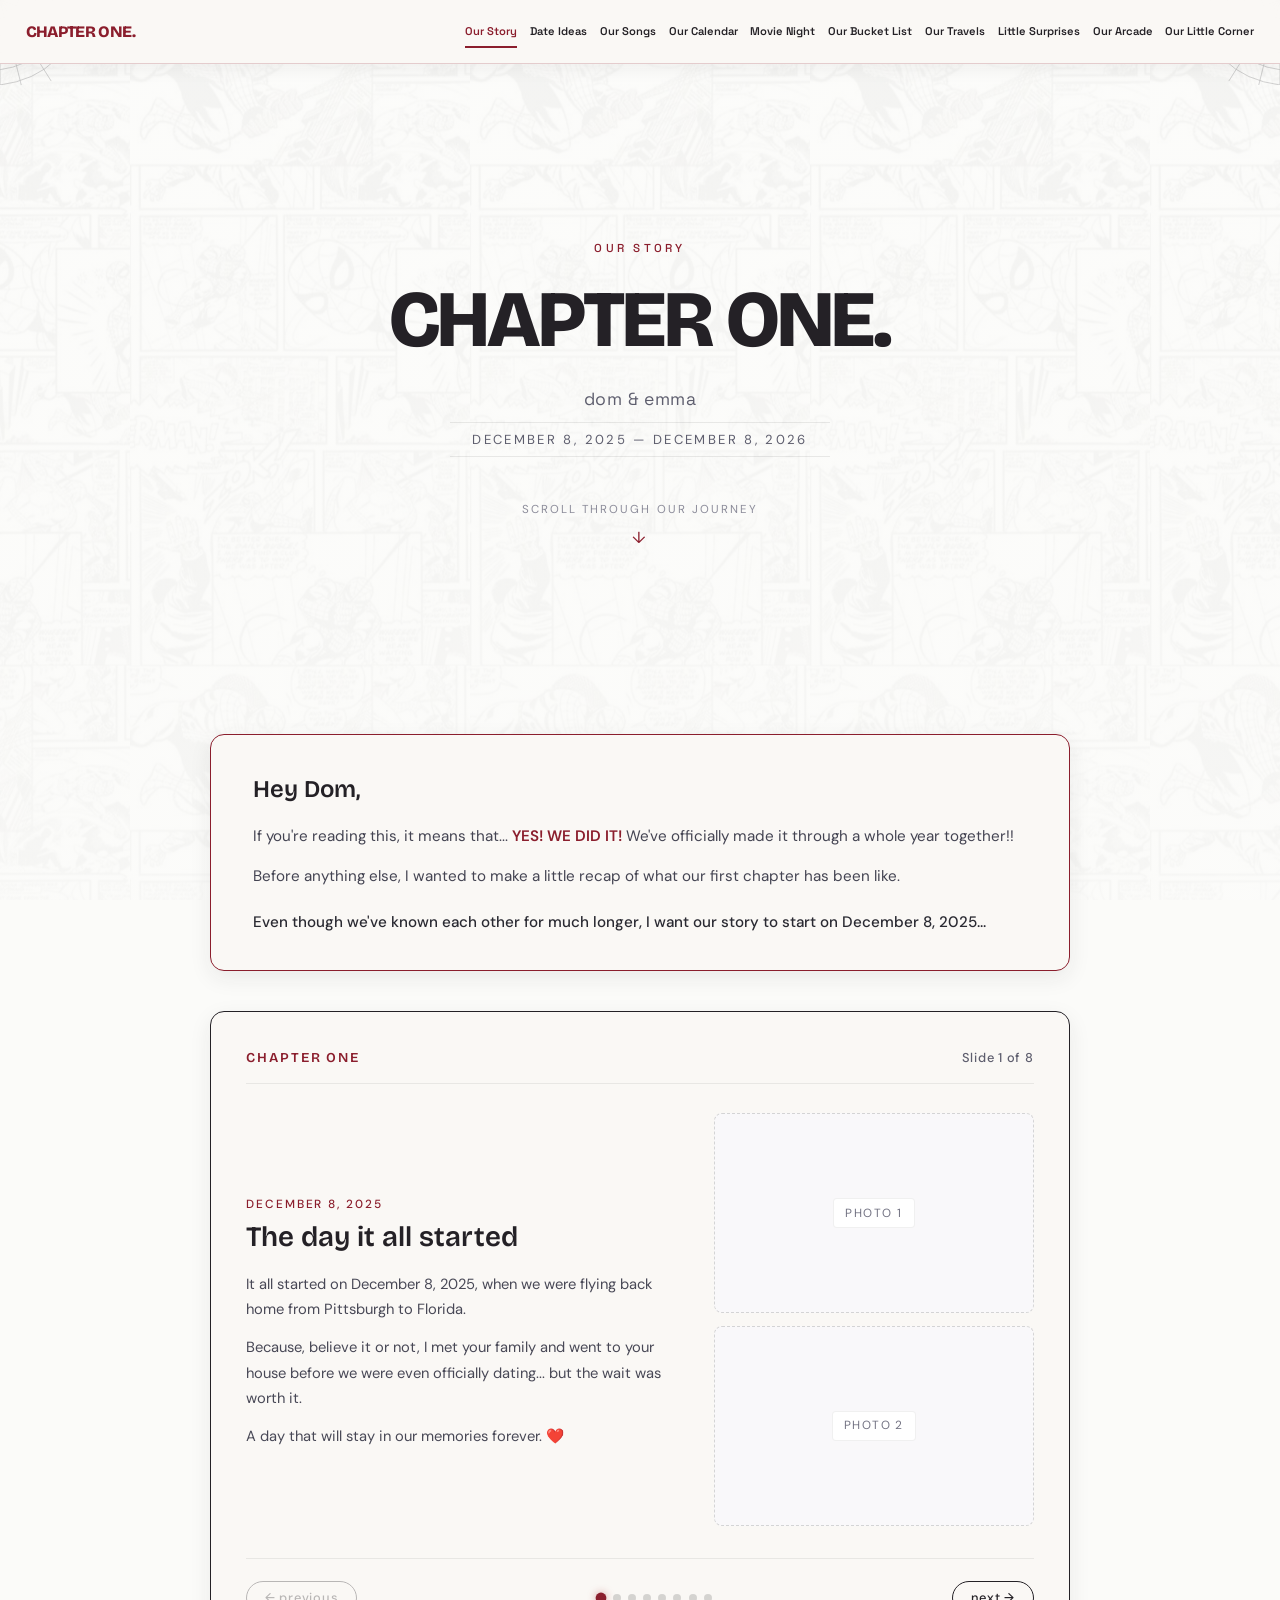
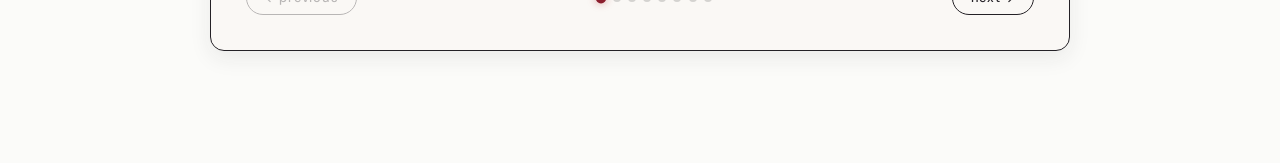
==== commit 6ef8f746: "Redesign homepage and navigation" ====
--- a/index.html
+++ b/index.html
@@ -10,6 +10,23 @@
   <link href="https://fonts.googleapis.com/css2?family=Bricolage+Grotesque:wght@400;500;600;700;800&family=DM+Sans:ital,wght@0,400;0,500;0,600;0,700;1,400&family=Space+Grotesk:wght@400;500;600;700&display=swap" rel="stylesheet">
 </head>
 <body>
+  <header class="site-header">
+    <a class="site-wordmark" href="index.html">CHAPTER ONE.</a>
+    <button class="site-menu-toggle" type="button" aria-expanded="false" aria-controls="site-menu" aria-label="Open navigation menu"><span></span><span></span><span></span></button>
+    <nav class="site-menu" id="site-menu" aria-label="Main navigation">
+      <a href="index.html" aria-current="page">Our Story</a>
+      <a href="date-ideas.html">Date Ideas</a>
+      <a href="our-songs.html">Our Songs</a>
+      <a href="our-calendar.html">Our Calendar</a>
+      <a href="movie-night.html">Movie Night</a>
+      <a href="our-bucket-list.html">Our Bucket List</a>
+      <a href="our-travels.html">Our Travels</a>
+      <a href="little-surprises.html">Little Surprises</a>
+      <a href="our-arcade.html">Our Arcade</a>
+      <a href="our-little-corner.html">Our Little Corner</a>
+    </nav>
+  </header>
+  <script src="navigation.js" defer></script>
 
   <!-- Light Comic Collage Background with Soft Overlay -->
   <div class="site-background" aria-hidden="true"></div>
@@ -51,25 +68,8 @@
     <div class="hero-content">
       <p class="hero-subtitle-top">Our Story</p>
       <h1 class="hero-title">CHAPTER ONE.</h1>
-      <p class="hero-name-subtitle">dom &amp; emma · since 12.08.25</p>
+      <p class="hero-name-subtitle">dom &amp; emma</p>
       <p class="hero-dates">December 8, 2025 — December 8, 2026</p>
-      <div class="hero-actions">
-        <a href="date-ideas.html" class="nav-date-generator">what are we doing today? &rarr;</a>
-        <a href="our-songs.html" class="nav-date-generator">our songs &rarr;</a>
-        <a href="our-calendar.html" class="nav-date-generator">our calendar &rarr;</a>
-      </div>
-      <nav class="main-site-nav" aria-label="Main navigation">
-        <a href="index.html" aria-current="page">Our Story</a>
-        <a href="date-ideas.html">What Are We Doing Today?</a>
-        <a href="our-songs.html">Our Songs</a>
-        <a href="our-calendar.html">Our Calendar</a>
-        <a href="movie-night.html">Movie Night</a>
-        <a href="our-bucket-list.html">Our Bucket List</a>
-        <a href="our-travels.html">Our Travels</a>
-        <a href="little-surprises.html">Little Surprises</a>
-        <a href="our-arcade.html">Our Arcade 🎮</a>
-        <a href="our-little-corner.html">Our Little Corner</a>
-      </nav>
       <div class="scroll-indicator">
         <span>Scroll through our journey</span>
         <div class="scroll-arrow">&darr;</div>
--- a/style.css
+++ b/style.css
@@ -24,6 +24,7 @@
 
 html {
   scroll-behavior: smooth;
+  scroll-padding-top: 80px;
   font-family: var(--font-sans);
   background-color: var(--bg-primary);
   color: var(--text-main);
@@ -32,7 +33,7 @@
 body {
   min-height: 100vh;
   line-height: 1.6;
-  overflow-x: hidden;
+  overflow-x: clip;
   position: relative;
 }
 
@@ -872,3 +873,82 @@
 button, input, select, textarea {
   font-family: var(--font-sans);
 }
+
+/* Full-width navigation shared by every page. */
+.site-header {
+  position: sticky;
+  top: 0;
+  z-index: 100;
+  display: flex;
+  align-items: center;
+  justify-content: space-between;
+  gap: 1rem;
+  min-height: 64px;
+  padding: 0.65rem clamp(1rem, 2vw, 2rem);
+  background: rgba(250, 248, 245, 0.97);
+  border-bottom: 1px solid rgba(139, 30, 45, 0.2);
+  box-shadow: 0 4px 18px rgba(36, 33, 38, 0.06);
+  backdrop-filter: blur(12px);
+}
+.site-wordmark {
+  flex-shrink: 0;
+  color: var(--accent-red);
+  font: 800 1rem var(--font-serif);
+  letter-spacing: -0.04em;
+  text-decoration: none;
+}
+.site-menu {
+  display: flex;
+  align-items: center;
+  justify-content: flex-end;
+  gap: clamp(0.45rem, 1vw, 1rem);
+}
+.site-menu a {
+  color: var(--text-main);
+  font: 600 0.7rem var(--font-display);
+  text-decoration: none;
+  white-space: nowrap;
+  padding: 0.5rem 0;
+  border-bottom: 2px solid transparent;
+  transition: color 0.2s, border-color 0.2s;
+}
+.site-menu a:hover, .site-menu a[aria-current="page"] {
+  color: var(--accent-red);
+  border-bottom-color: var(--accent-red);
+}
+.site-menu-toggle { display: none; }
+.site-header a:focus-visible, .site-menu-toggle:focus-visible {
+  outline: 3px solid #c47782;
+  outline-offset: 3px;
+}
+@media (max-width: 1100px) {
+  .site-menu-toggle {
+    display: flex;
+    flex-direction: column;
+    justify-content: center;
+    gap: 5px;
+    width: 44px;
+    height: 44px;
+    padding: 10px;
+    border: 1px solid rgba(139, 30, 45, 0.3);
+    border-radius: 12px;
+    background: transparent;
+    cursor: pointer;
+  }
+  .site-menu-toggle span { display: block; height: 2px; width: 100%; background: var(--accent-red); }
+  .site-menu {
+    display: none;
+    position: absolute;
+    top: 100%;
+    left: 0;
+    right: 0;
+    max-height: calc(100vh - 64px);
+    overflow-y: auto;
+    padding: 0.75rem 1.5rem 1.25rem;
+    background: #faf8f5;
+    border-bottom: 1px solid rgba(139, 30, 45, 0.2);
+    box-shadow: 0 12px 20px rgba(36, 33, 38, 0.1);
+  }
+  .site-menu-toggle[aria-expanded="true"] + .site-menu { display: grid; }
+  .site-menu a { font-size: 0.9rem; padding: 0.6rem 0; }
+}
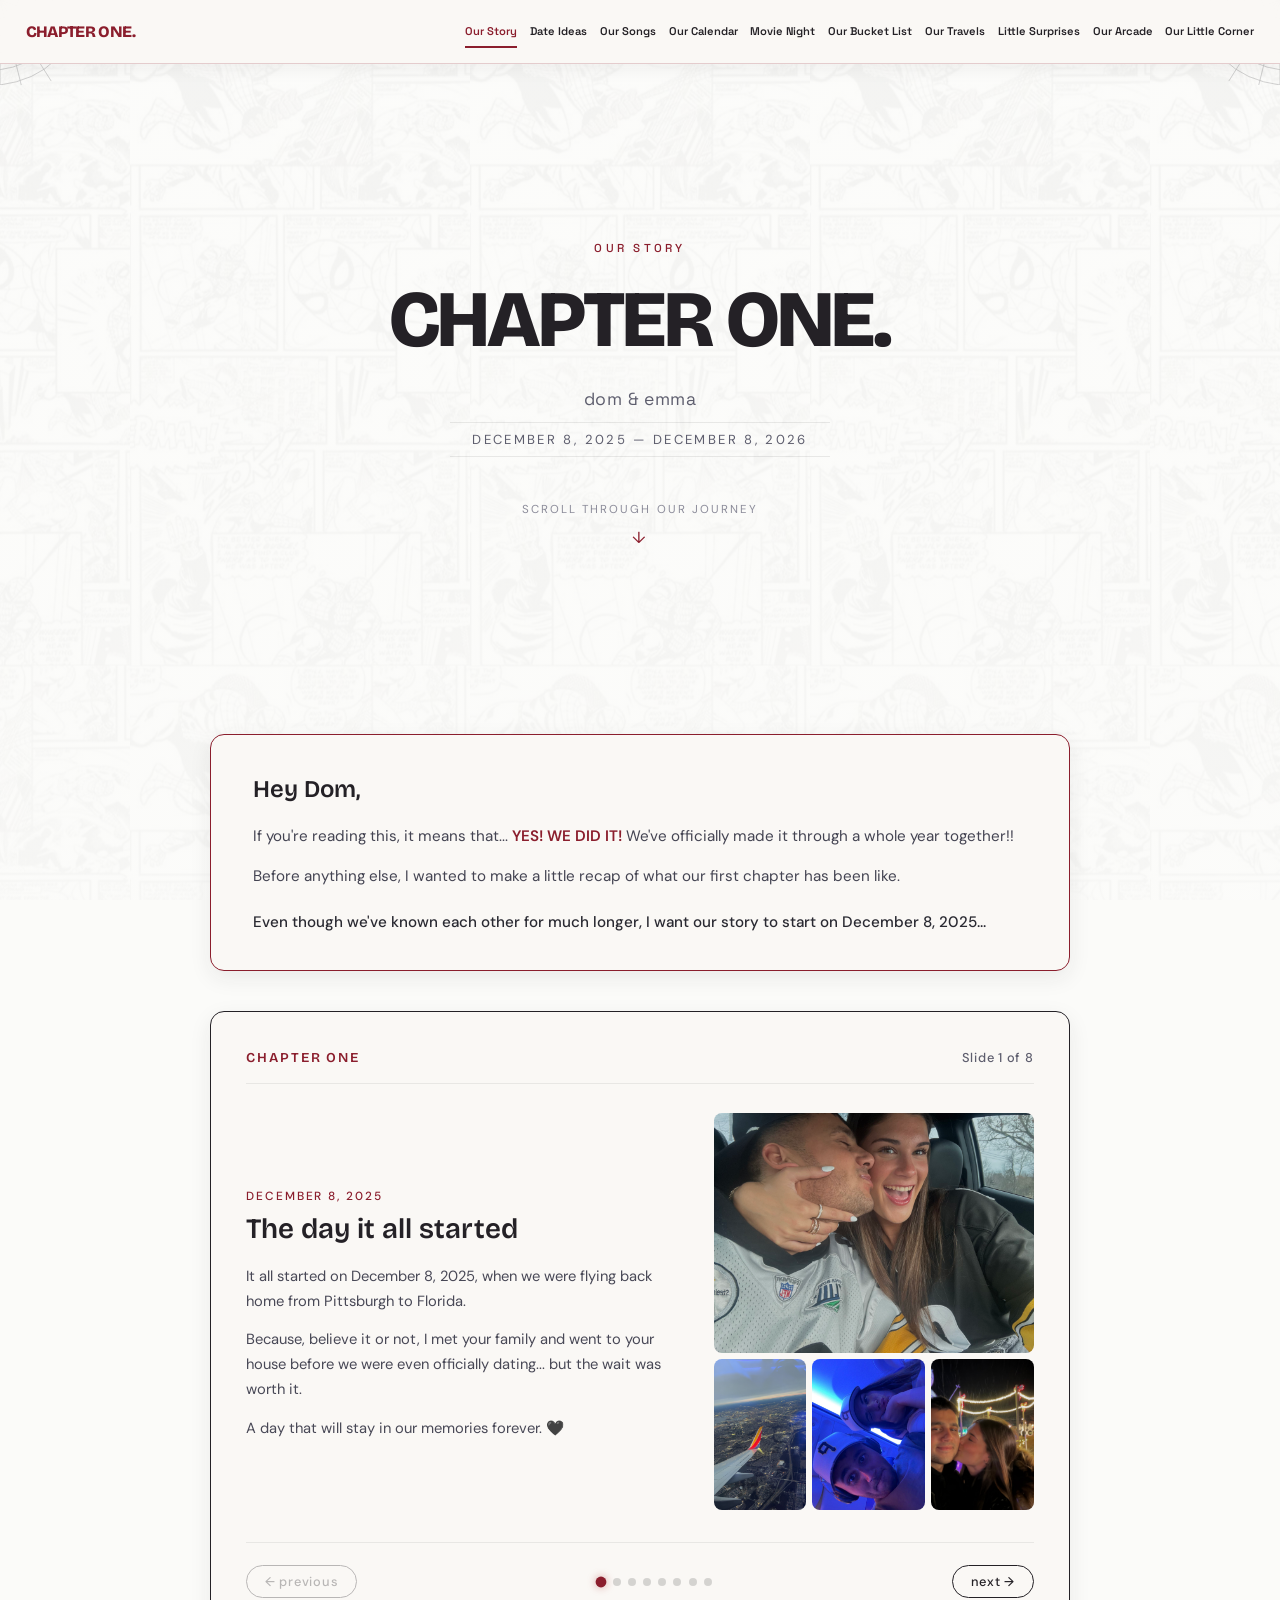
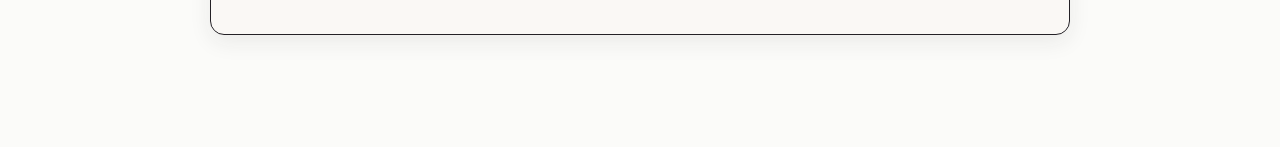
==== commit e6e446ad: "Update homepage story photos and summer carousel" ====
--- a/index.html
+++ b/index.html
@@ -5,6 +5,29 @@
   <meta name="viewport" content="width=device-width, initial-scale=1.0">
   <title>Happy 1st Anniversary ❤️</title>
   <link rel="stylesheet" href="style.css">
+  <style>
+    .christmas-grid { grid-template-columns: 1fr; max-width: 620px; margin: auto; }
+    .distance-detail { display: flex; align-items: center; gap: .8rem; margin-top: 2rem; color: #242126; font-size: 1.1rem; }
+    .distance-detail::before, .distance-detail::after { content: ''; height: 1px; flex: 1; background: repeating-linear-gradient(to right, #8b1e2d 0 5px, transparent 5px 10px); opacity: .5; }
+    .memory-collage { display: grid; grid-template-columns: repeat(2, 1fr); gap: 6px; }
+    .memory-collage button, .travel-photo { padding: 0; border: 0; background: transparent; cursor: zoom-in; }
+    .memory-collage img { display: block; width: 100%; aspect-ratio: 1 / 1; object-fit: cover; border-radius: 9px; }
+    .travel-carousel { min-width: 0; text-align: center; touch-action: pan-y; }
+    .travel-photo { display: block; width: 100%; height: 340px; border-radius: 10px; background: #eee9e4; overflow: hidden; }
+    .travel-photo img { width: 100%; height: 100%; object-fit: contain; display: block; }
+    .travel-controls { display: flex; align-items: center; justify-content: center; gap: .8rem; margin-top: .7rem; }
+    .travel-controls button { border: 1px solid #242126; border-radius: 50%; background: transparent; width: 40px; height: 40px; cursor: pointer; font-size: 1.2rem; }
+    .travel-count { color: #8b1e2d; font-size: .8rem; min-width: 3em; }
+    .travel-dots { display: flex; justify-content: center; gap: .25rem; margin-top: .4rem; }
+    .travel-dots button { width: 28px; height: 28px; padding: 10px; border: 0; background: transparent; cursor: pointer; }
+    .travel-dots button::after { content: ''; display: block; width: 8px; height: 8px; border-radius: 50%; background: #c7b8b8; }
+    .travel-dots button[aria-current="true"]::after { background: #8b1e2d; }
+    .photo-viewer { position: fixed; inset: 0; max-width: none; max-height: none; width: 100%; height: 100%; margin: 0; padding: 3rem 1rem 1rem; border: 0; background: rgba(20, 20, 25, .95); }
+    .photo-viewer::backdrop { background: rgba(20, 20, 25, .8); }
+    .photo-viewer img { display: block; width: 100%; height: 100%; object-fit: contain; }
+    .photo-viewer button { position: absolute; right: 1rem; top: .5rem; color: white; background: transparent; border: 0; font-size: 2rem; cursor: pointer; }
+    @media (max-width: 768px) { .travel-photo { height: min(70vh, 420px); } }
+  </style>
   <link rel="preconnect" href="https://fonts.googleapis.com">
   <link rel="preconnect" href="https://fonts.gstatic.com" crossorigin>
   <link href="https://fonts.googleapis.com/css2?family=Bricolage+Grotesque:wght@400;500;600;700;800&family=DM+Sans:ital,wght@0,400;0,500;0,600;0,700;1,400&family=Space+Grotesk:wght@400;500;600;700&display=swap" rel="stylesheet">
@@ -118,21 +141,21 @@
                 <div class="slide-body">
                   <p>It all started on December 8, 2025, when we were flying back home from Pittsburgh to Florida.</p>
                   <p>Because, believe it or not, I met your family and went to your house before we were even officially dating... but the wait was worth it.</p>
-                  <p>A day that will stay in our memories forever. ❤️</p>
-                </div>
-              </div>
-              <div class="slide-photos-col">
-                <div class="photo-placeholder-grid count-2">
-                  <div class="photo-box"><span class="photo-label">Photo 1</span></div>
-                  <div class="photo-box"><span class="photo-label">Photo 2</span></div>
-                </div>
+                  <p>A day that will stay in our memories forever. 🖤</p>
+                </div>
+              </div>
+              <div class="slide-photos-col first-day-collage">
+                <img class="first-day-car" src="images/first-day-car.jpg" alt="A car selfie together">
+                <img src="images/first-day-flight.jpg" alt="The view from the airplane window">
+                <img src="images/first-day-caps.jpg" alt="Together in matching caps">
+                <img src="images/first-day-kiss.jpg" alt="Sharing a kiss outside">
               </div>
             </div>
           </article>
 
           <!-- SLIDE 2: Christmas apart -->
           <article class="story-slide" data-slide-index="1">
-            <div class="slide-content-grid">
+            <div class="slide-content-grid christmas-grid">
               <div class="slide-text-col">
                 <h2 class="slide-title">Christmas apart</h2>
                 <div class="slide-body">
@@ -141,12 +164,7 @@
                   <p>We spent those days with our families and our people, me in Madrid and you in Pittsburgh, waiting until we could finally see each other again.</p>
                 </div>
               </div>
-              <div class="slide-photos-col">
-                <div class="photo-placeholder-grid count-2">
-                  <div class="photo-box"><span class="photo-label">Photo 1</span></div>
-                  <div class="photo-box"><span class="photo-label">Photo 2</span></div>
-                </div>
-              </div>
+              <div class="distance-detail" aria-hidden="true">♥ &nbsp; ♥</div>
             </div>
           </article>
 
@@ -163,11 +181,11 @@
                   <p>And of course, you were there too, on such an important day for me.</p>
                 </div>
               </div>
-              <div class="slide-photos-col">
-                <div class="photo-placeholder-grid count-2">
-                  <div class="photo-box"><span class="photo-label">Photo 1</span></div>
-                  <div class="photo-box"><span class="photo-label">Photo 2</span></div>
-                </div>
+              <div class="slide-photos-col memory-collage">
+                <button type="button" class="enlarge-photo" aria-label="Enlarge: Smiling with red roses at a restaurant"><img src="images/IMG_3804.jpeg" alt="Smiling with red roses at a restaurant"></button>
+                <button type="button" class="enlarge-photo" aria-label="Enlarge: A daylight car selfie together"><img src="images/72966d5a-86b3-4c8a-9bbe-41132a9e1dab.jpg" alt="A daylight car selfie together"></button>
+                <button type="button" class="enlarge-photo" aria-label="Enlarge: Standing together outdoors under trees"><img src="images/IMG_1258.jpeg" alt="Standing together outdoors under trees"></button>
+                <button type="button" class="enlarge-photo" aria-label="Enlarge: Sharing a kiss in a tropical garden"><img src="images/IMG_6766.jpg" alt="Sharing a kiss in a tropical garden"></button>
               </div>
             </div>
           </article>
@@ -185,11 +203,14 @@
                   <p>I got to make one of my dreams come true, visiting Amalfi with the love of my life. ❤️</p>
                 </div>
               </div>
-              <div class="slide-photos-col">
-                <div class="photo-placeholder-grid count-2">
-                  <div class="photo-box"><span class="photo-label">Photo 1</span></div>
-                  <div class="photo-box"><span class="photo-label">Photo 2</span></div>
-                </div>
+              <div class="slide-photos-col travel-carousel" aria-label="Summer travel photos">
+                <button type="button" class="travel-photo enlarge-photo" aria-label="Enlarge travel photo"><img src="images/30ae34d6-92a7-4085-b7d5-d907d2cb3c30.JPG" alt="Together at El Escorial"></button>
+                <div class="travel-controls">
+                  <button type="button" class="travel-prev" aria-label="Previous photo">←</button>
+                  <span class="travel-count" aria-live="polite">1 / 8</span>
+                  <button type="button" class="travel-next" aria-label="Next photo">→</button>
+                </div>
+                <div class="travel-dots" aria-label="Choose a travel photo"></div>
               </div>
             </div>
           </article>
@@ -317,6 +338,67 @@
     </button>
   </aside>
 
+  <dialog class="photo-viewer" aria-label="Full-size photo viewer">
+    <button type="button" aria-label="Close photo viewer">×</button>
+    <img src="" alt="">
+  </dialog>
   <script src="script.js"></script>
+  <script>
+    const travelPhotos = [
+      ['30ae34d6-92a7-4085-b7d5-d907d2cb3c30.JPG', 'Together at El Escorial'],
+      ['e7e418bc-8c4c-471b-b0e5-f0f8c154105e.JPG', 'A sunset city selfie'],
+      ['IMG_1940_VSCO.JPG', 'A kiss by the Madrid cathedral'],
+      ['IMG_7943.jpeg', 'A selfie at the Pompeii ruins'],
+      ['8e13797b-0547-4709-87f3-ceb5ff4f9a17.jpg', 'A kiss in a Pompeii archway'],
+      ['IMG_2318.jpeg', 'Together by a castle in Spain'],
+      ['IMG_2193.jpeg', 'A selfie overlooking the Amalfi Coast'],
+      ['IMG_8130.jpeg', 'A black and white selfie together']
+    ];
+    const carousel = document.querySelector('.travel-carousel');
+    const travelImage = carousel.querySelector('img');
+    const count = carousel.querySelector('.travel-count');
+    const dots = carousel.querySelector('.travel-dots');
+    let photoIndex = 0;
+    function showPhoto(index) {
+      photoIndex = (index + travelPhotos.length) % travelPhotos.length;
+      travelImage.src = 'images/' + travelPhotos[photoIndex][0];
+      travelImage.alt = travelPhotos[photoIndex][1];
+      count.textContent = `${photoIndex + 1} / ${travelPhotos.length}`;
+      [...dots.children].forEach((dot, i) => dot.setAttribute('aria-current', i === photoIndex ? 'true' : 'false'));
+    }
+    travelPhotos.forEach((photo, i) => {
+      const dot = document.createElement('button');
+      dot.type = 'button';
+      dot.setAttribute('aria-label', `Show photo ${i + 1}: ${photo[1]}`);
+      dot.addEventListener('click', () => showPhoto(i));
+      dots.appendChild(dot);
+    });
+    carousel.querySelector('.travel-prev').addEventListener('click', () => showPhoto(photoIndex - 1));
+    carousel.querySelector('.travel-next').addEventListener('click', () => showPhoto(photoIndex + 1));
+    let touchX = 0;
+    carousel.addEventListener('touchstart', e => { touchX = e.changedTouches[0].clientX; e.stopPropagation(); }, { passive: true });
+    carousel.addEventListener('touchend', e => {
+      const distance = e.changedTouches[0].clientX - touchX;
+      if (Math.abs(distance) > 40) showPhoto(photoIndex + (distance < 0 ? 1 : -1));
+      e.stopPropagation();
+    }, { passive: true });
+    carousel.addEventListener('keydown', e => {
+      if (e.key === 'ArrowLeft' || e.key === 'ArrowRight') {
+        e.stopPropagation(); e.preventDefault();
+        showPhoto(photoIndex + (e.key === 'ArrowRight' ? 1 : -1));
+      }
+    });
+    showPhoto(0);
+    const viewer = document.querySelector('.photo-viewer');
+    document.querySelectorAll('.enlarge-photo').forEach(button => button.addEventListener('click', () => {
+      const image = button.querySelector('img');
+      viewer.querySelector('img').src = image.src;
+      viewer.querySelector('img').alt = image.alt;
+      viewer.showModal();
+    }));
+    viewer.querySelector('button').addEventListener('click', () => viewer.close());
+    viewer.addEventListener('click', e => { if (e.target === viewer) viewer.close(); });
+    viewer.addEventListener('keydown', e => e.stopPropagation());
+  </script>
 </body>
 </html>
--- a/style.css
+++ b/style.css
@@ -369,6 +369,27 @@
   margin-bottom: 0;
 }
 
+/* First slide photo collage */
+.first-day-collage {
+  display: grid;
+  grid-template-columns: 0.9fr 1.1fr 1fr;
+  gap: 6px;
+}
+
+.first-day-collage img {
+  display: block;
+  width: 100%;
+  height: 100%;
+  aspect-ratio: 3 / 4;
+  object-fit: cover;
+  border-radius: 8px;
+}
+
+.first-day-collage .first-day-car {
+  grid-column: 1 / -1;
+  aspect-ratio: 4 / 3;
+}
+
 /* Photo Placeholder Grid */
 .photo-placeholder-grid {
   display: grid;
@@ -705,6 +726,10 @@
   .slide-content-grid {
     grid-template-columns: 1fr;
     gap: 1.5rem;
+  }
+
+  .first-day-collage {
+    order: -1;
   }
 
   .intro-letter-card {
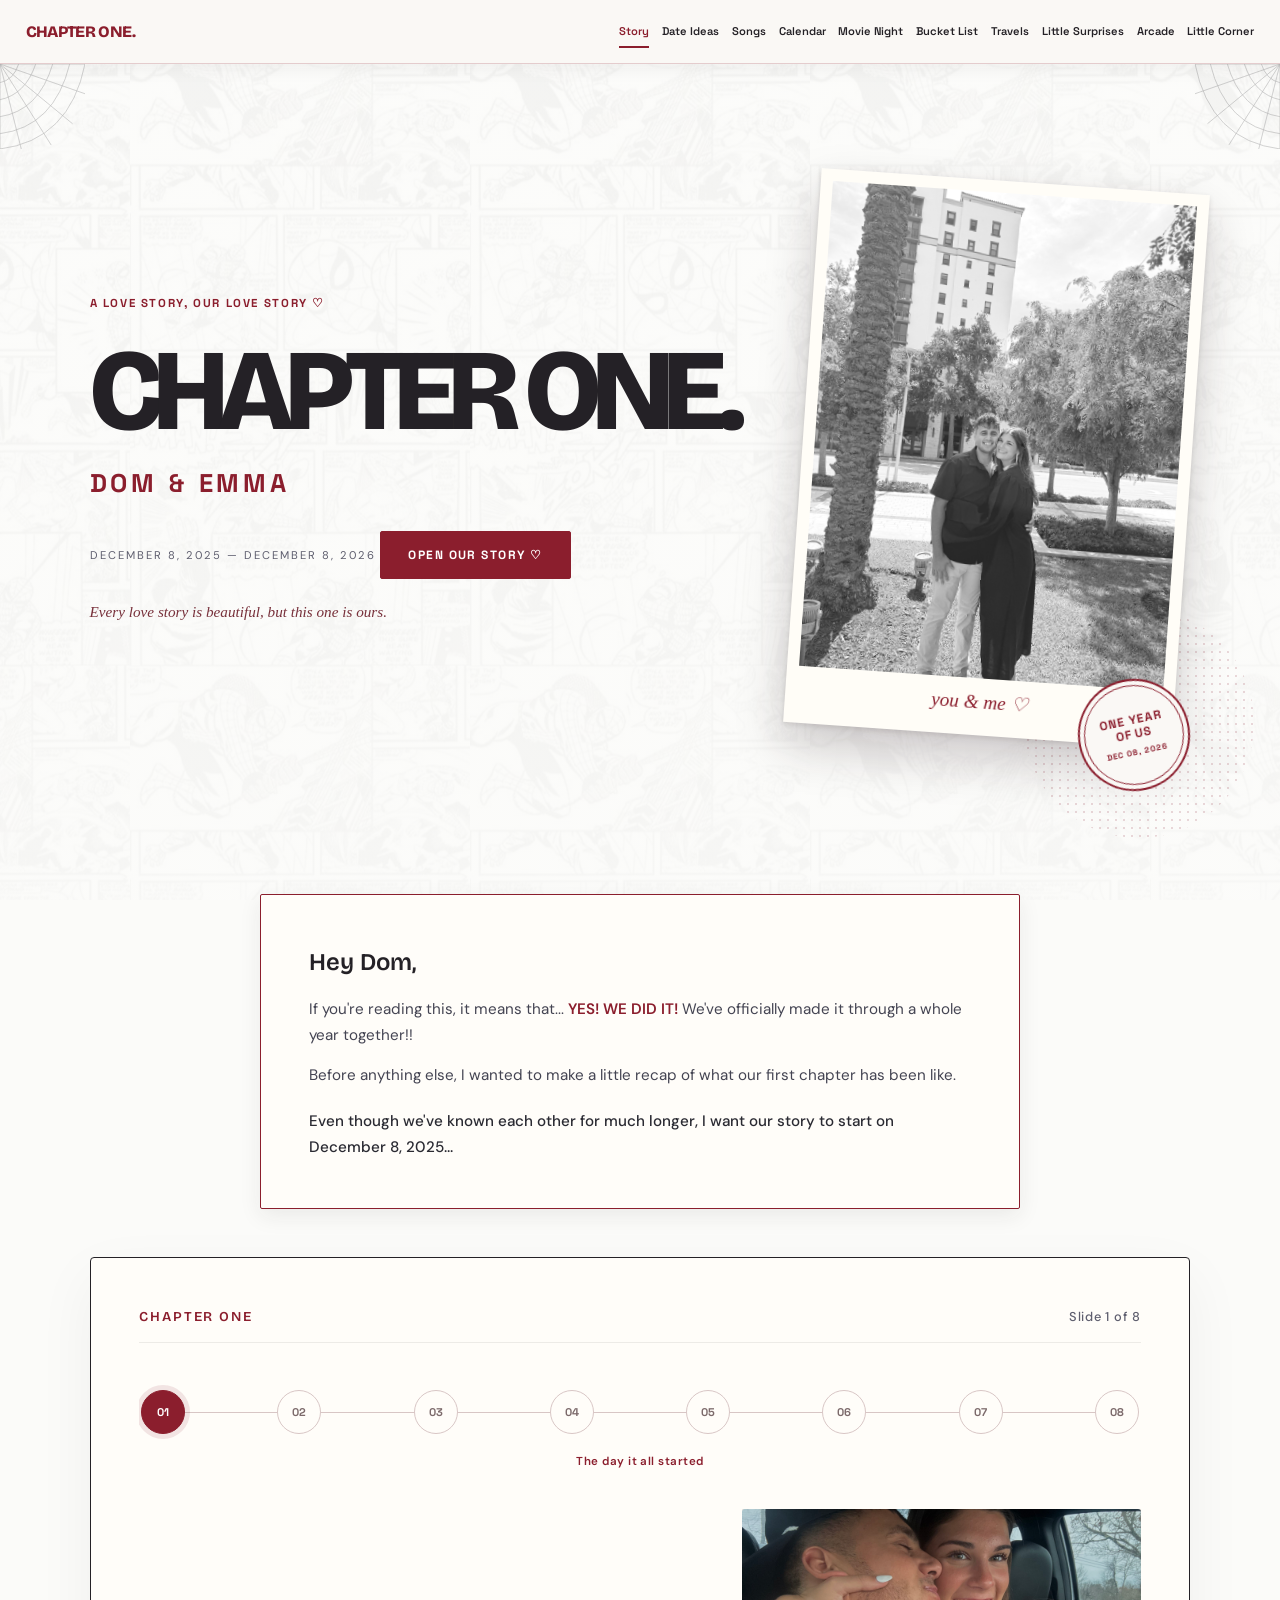
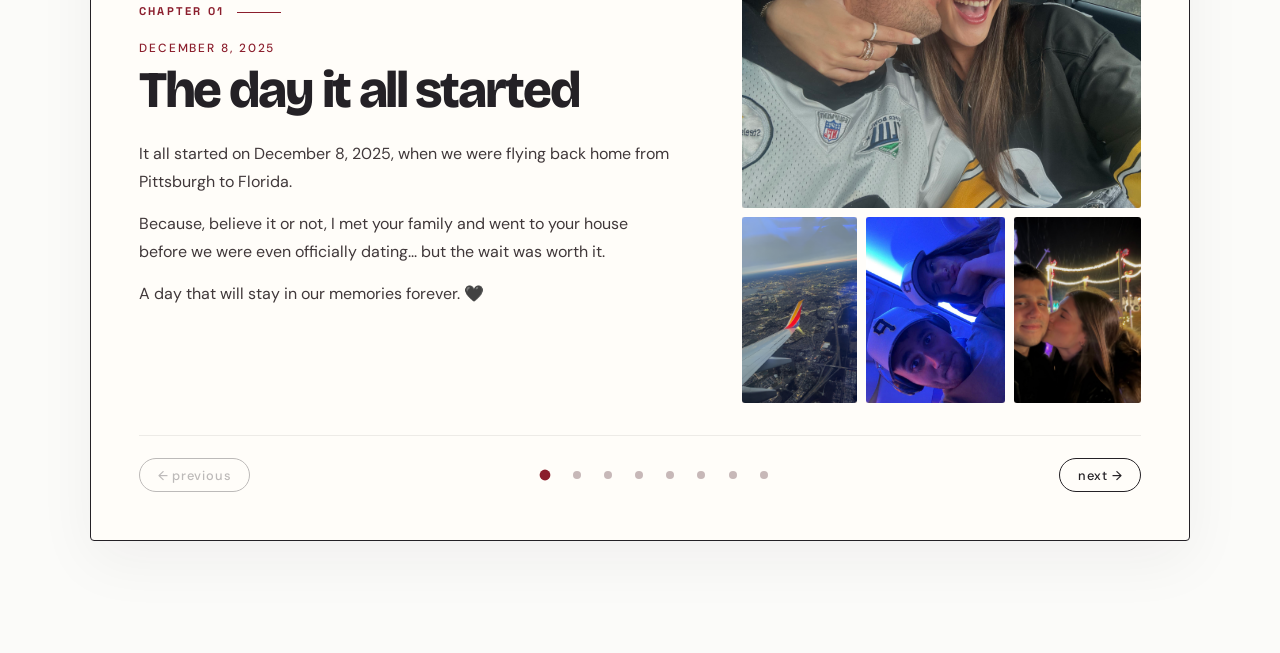
==== commit 3009dbed: "Save Chapter One anniversary website improvements" ====
--- a/index.html
+++ b/index.html
@@ -12,6 +12,10 @@
     .memory-collage { display: grid; grid-template-columns: repeat(2, 1fr); gap: 6px; }
     .memory-collage button, .travel-photo { padding: 0; border: 0; background: transparent; cursor: zoom-in; }
     .memory-collage img { display: block; width: 100%; aspect-ratio: 1 / 1; object-fit: cover; border-radius: 9px; }
+    .florida-photos { display: grid; grid-template-columns: repeat(2, minmax(0, 1fr)); gap: 6px; align-items: center; }
+    .florida-photos button { padding: 0; border: 0; background: transparent; cursor: zoom-in; }
+    .florida-photos img { display: block; width: 100%; height: 340px; object-fit: contain; border-radius: 9px; }
+    .challenge-grid { grid-template-columns: 1fr; max-width: 620px; margin: auto; text-align: center; }
     .travel-carousel { min-width: 0; text-align: center; touch-action: pan-y; }
     .travel-photo { display: block; width: 100%; height: 340px; border-radius: 10px; background: #eee9e4; overflow: hidden; }
     .travel-photo img { width: 100%; height: 100%; object-fit: contain; display: block; }
@@ -32,21 +36,21 @@
   <link rel="preconnect" href="https://fonts.gstatic.com" crossorigin>
   <link href="https://fonts.googleapis.com/css2?family=Bricolage+Grotesque:wght@400;500;600;700;800&family=DM+Sans:ital,wght@0,400;0,500;0,600;0,700;1,400&family=Space+Grotesk:wght@400;500;600;700&display=swap" rel="stylesheet">
 </head>
-<body>
+<body class="home-page">
   <header class="site-header">
     <a class="site-wordmark" href="index.html">CHAPTER ONE.</a>
     <button class="site-menu-toggle" type="button" aria-expanded="false" aria-controls="site-menu" aria-label="Open navigation menu"><span></span><span></span><span></span></button>
     <nav class="site-menu" id="site-menu" aria-label="Main navigation">
-      <a href="index.html" aria-current="page">Our Story</a>
+      <a href="index.html" aria-current="page">Story</a>
       <a href="date-ideas.html">Date Ideas</a>
-      <a href="our-songs.html">Our Songs</a>
-      <a href="our-calendar.html">Our Calendar</a>
+      <a href="our-songs.html">Songs</a>
+      <a href="our-calendar.html">Calendar</a>
       <a href="movie-night.html">Movie Night</a>
-      <a href="our-bucket-list.html">Our Bucket List</a>
-      <a href="our-travels.html">Our Travels</a>
+      <a href="our-bucket-list.html">Bucket List</a>
+      <a href="our-travels.html">Travels</a>
       <a href="little-surprises.html">Little Surprises</a>
-      <a href="our-arcade.html">Our Arcade</a>
-      <a href="our-little-corner.html">Our Little Corner</a>
+      <a href="our-arcade.html">Arcade</a>
+      <a href="our-little-corner.html">Little Corner</a>
     </nav>
   </header>
   <script src="navigation.js" defer></script>
@@ -89,15 +93,15 @@
   <!-- Hero Header -->
   <header class="hero">
     <div class="hero-content">
-      <p class="hero-subtitle-top">Our Story</p>
+      <p class="hero-subtitle-top">A LOVE STORY, OUR LOVE STORY ♡</p>
       <h1 class="hero-title">CHAPTER ONE.</h1>
       <p class="hero-name-subtitle">dom &amp; emma</p>
       <p class="hero-dates">December 8, 2025 — December 8, 2026</p>
-      <div class="scroll-indicator">
-        <span>Scroll through our journey</span>
-        <div class="scroll-arrow">&darr;</div>
-      </div>
+      <a class="story-button" href="#story-slideshow">OPEN OUR STORY ♡</a>
+      <p class="hero-love-note">Every love story is beautiful, but this one is ours.</p>
     </div>
+    <figure class="hero-polaroid"><img src="images/IMG_1237.jpeg" alt="Dom and Emma standing together outdoors"><figcaption>you &amp; me ♡</figcaption></figure>
+    <div class="hero-stamp" aria-label="One year of us, December 8, 2026">ONE YEAR<br>OF US<span>DEC 08, 2026</span></div>
   </header>
 
   <!-- Interactive Scrapbook: Chapter One -->
@@ -129,6 +133,8 @@
           </div>
         </div>
 
+        <nav class="story-timeline" aria-label="Story chapters"><div class="timeline-list" id="timeline-list"></div></nav><p class="timeline-current" aria-live="polite"></p>
+
         <!-- Slides Display Area -->
         <div class="slideshow-viewport">
           
@@ -223,21 +229,19 @@
                 <div class="slide-body">
                   <p>Then we had to say goodbye again, but luckily not for too long.</p>
                   <p>I came back, and we got to spend a few days together before starting college.</p>
-                  <p>But then it was time to move to New College, your second home hahaha.</p>
-                </div>
-              </div>
-              <div class="slide-photos-col">
-                <div class="photo-placeholder-grid count-2">
-                  <div class="photo-box"><span class="photo-label">Photo 1</span></div>
-                  <div class="photo-box"><span class="photo-label">Photo 2</span></div>
-                </div>
+                  <p>But then it was time to move to New College, your second home hahaha..</p>
+                </div>
+              </div>
+              <div class="slide-photos-col florida-photos">
+                <button type="button" class="enlarge-photo" aria-label="Enlarge: Dom at a candlelit restaurant dinner"><img src="images/IMG_0198.jpeg" alt="Dom at a candlelit restaurant dinner"></button>
+                <button type="button" class="enlarge-photo" aria-label="Enlarge: Dom playing basketball outdoors"><img src="images/IMG_9423.jpeg" alt="Dom playing basketball outdoors"></button>
               </div>
             </div>
           </article>
 
           <!-- SLIDE 6: Another unexpected challenge -->
           <article class="story-slide" data-slide-index="5">
-            <div class="slide-content-grid">
+            <div class="slide-content-grid challenge-grid">
               <div class="slide-text-col">
                 <h2 class="slide-title">Another unexpected challenge</h2>
                 <div class="slide-body">
@@ -245,12 +249,6 @@
                   <p>Another month apart, but as always, we managed to get through it.</p>
                   <p>I'll never know how to thank you enough for being there for me through everything, especially when I almost died.</p>
                   <p>You were there when I needed you the most, and I'll never forget that.</p>
-                </div>
-              </div>
-              <div class="slide-photos-col">
-                <div class="photo-placeholder-grid count-2">
-                  <div class="photo-box"><span class="photo-label">Photo 1</span></div>
-                  <div class="photo-box"><span class="photo-label">Photo 2</span></div>
                 </div>
               </div>
             </div>
@@ -269,11 +267,14 @@
                   <p>And get ready, because this Christmas is looking REALLY GOOD!! ❤️</p>
                 </div>
               </div>
-              <div class="slide-photos-col">
-                <div class="photo-placeholder-grid count-2">
-                  <div class="photo-box"><span class="photo-label">Photo 1</span></div>
-                  <div class="photo-box"><span class="photo-label">Photo 2</span></div>
-                </div>
+              <div class="slide-photos-col travel-carousel" aria-label="One year later photos">
+                <button type="button" class="travel-photo enlarge-photo" aria-label="Enlarge one year later photo"><img src="images/IMG_0438.jpeg" alt="One year later, photo 1"></button>
+                <div class="travel-controls">
+                  <button type="button" class="travel-prev" aria-label="Previous photo">←</button>
+                  <span class="travel-count" aria-live="polite">1 / 7</span>
+                  <button type="button" class="travel-next" aria-label="Next photo">→</button>
+                </div>
+                <div class="travel-dots" aria-label="Choose a one year later photo"></div>
               </div>
             </div>
           </article>
@@ -289,6 +290,10 @@
                   <div class="loading-progress-fill"></div>
                 </div>
               </div>
+              <p class="final-note">TO BE CONTINUED ♡</p>
+              <div class="final-stamp">ONE YEAR OF US · DEC 08, 2026</div>
+              <button type="button" class="story-button restart-story">ONE MORE TIME? ♡</button>
+              <div class="final-particles" aria-hidden="true"><span>♥</span><span>♥</span><span>♥</span><span>♥</span><span>♥</span><span>♥</span></div>
             </div>
           </article>
 
@@ -354,7 +359,11 @@
       ['IMG_2193.jpeg', 'A selfie overlooking the Amalfi Coast'],
       ['IMG_8130.jpeg', 'A black and white selfie together']
     ];
-    const carousel = document.querySelector('.travel-carousel');
+    const yearPhotos = [
+      'IMG_0438.jpeg', 'IMG_0301.jpg', 'IMG_3237.jpeg', 'IMG_3339.jpeg',
+      'IMG_0774.jpeg', 'IMG_3444.jpeg', 'IMG_1019.JPG'
+    ].map((file, i) => [file, `One year later, photo ${i + 1}`]);
+    function setupCarousel(carousel, travelPhotos) {
     const travelImage = carousel.querySelector('img');
     const count = carousel.querySelector('.travel-count');
     const dots = carousel.querySelector('.travel-dots');
@@ -389,13 +398,29 @@
       }
     });
     showPhoto(0);
+    }
+    const carousels = document.querySelectorAll('.travel-carousel');
+    setupCarousel(carousels[0], travelPhotos);
+    setupCarousel(carousels[1], yearPhotos);
+    document.querySelectorAll('.first-day-collage img').forEach(image => {
+      const button = document.createElement('button');
+      button.type = 'button';
+      button.className = 'enlarge-photo first-day-photo';
+      button.setAttribute('aria-label', `Enlarge: ${image.alt}`);
+      image.replaceWith(button);
+      button.appendChild(image);
+    });
     const viewer = document.querySelector('.photo-viewer');
+    let viewerOpener = null;
     document.querySelectorAll('.enlarge-photo').forEach(button => button.addEventListener('click', () => {
+      viewerOpener = button;
       const image = button.querySelector('img');
       viewer.querySelector('img').src = image.src;
       viewer.querySelector('img').alt = image.alt;
       viewer.showModal();
+      document.body.classList.add('viewer-open');
     }));
+    viewer.addEventListener('close', () => { document.body.classList.remove('viewer-open'); if (viewerOpener) viewerOpener.focus(); });
     viewer.querySelector('button').addEventListener('click', () => viewer.close());
     viewer.addEventListener('click', e => { if (e.target === viewer) viewer.close(); });
     viewer.addEventListener('keydown', e => e.stopPropagation());
--- a/style.css
+++ b/style.css
@@ -977,3 +977,131 @@
   .site-menu-toggle[aria-expanded="true"] + .site-menu { display: grid; }
   .site-menu a { font-size: 0.9rem; padding: 0.6rem 0; }
 }
+
+/* Homepage anniversary edition */
+.home-page { background: transparent; isolation: isolate; }
+/* Keep the original webs below the sticky navigation and behind the story. */
+.home-page .corner-web { top: 64px; z-index: 0; }
+.home-page .hero, .home-page .scrapbook-section { z-index: 1; }
+.home-page .hero { max-width: 1440px; min-height: min(790px, calc(100vh - 64px)); margin: auto; padding: 5rem clamp(1.5rem, 7vw, 7rem); display: grid; grid-template-columns: 1.25fr .75fr; text-align: left; gap: 3rem; overflow: hidden; }
+.home-page .hero::before { content: ''; position: absolute; width: 230px; height: 230px; right: 2%; bottom: 2%; opacity: .16; background: radial-gradient(#8b1e2d 1px, transparent 1.5px) 0 0 / 8px 8px; border-radius: 50%; }
+.home-page .hero-content { max-width: none; z-index: 1; }
+.home-page .hero-subtitle-top { color: #8b1e2d; font-weight: 700; letter-spacing: .14em; margin-bottom: 2rem; }
+.home-page .hero-title { font-size: clamp(4rem, 10vw, 9.8rem); line-height: .82; letter-spacing: -.075em; max-width: 7em; overflow-wrap: normal; margin: 0 0 1.5rem; }
+.home-page .hero-name-subtitle { color: #8b1e2d; font-size: clamp(1.2rem, 2vw, 1.7rem); font-weight: 700; text-transform: uppercase; letter-spacing: .15em; }
+.home-page .hero-dates { border: 0; padding: 0; margin: .6rem 0 0; font-size: .7rem; }
+.home-page .story-button { margin-top: 1.7rem; }
+.story-button { display: inline-flex; align-items: center; justify-content: center; min-height: 48px; padding: .85rem 1.4rem; border: 1px solid #8b1e2d; border-radius: 2px; background: #8b1e2d; color: #fff; text-decoration: none; font: 700 .75rem var(--font-display); letter-spacing: .12em; cursor: pointer; transition: transform .2s, background .2s; }
+.story-button:hover { transform: translateY(-3px); background: #631521; }
+.hero-love-note { margin: 1.4rem 0 0; color: #78313b; font: italic .95rem/1.5 Georgia, serif; }
+.hero-polaroid { position: relative; z-index: 1; width: min(100%, 360px); justify-self: center; padding: 12px 12px 18px; background: #fffdf7; transform: rotate(4deg); box-shadow: 0 22px 45px #24151b38, 0 2px 6px #24151b20; animation: cover-in .9s .2s both; transition: transform .3s; }
+.hero-polaroid:hover { transform: rotate(1deg) translateY(-5px); }
+.hero-polaroid img { width: 100%; height: auto; display: block; }
+.hero-polaroid figcaption { color: #8b1e2d; font: italic 1.2rem Georgia, serif; text-align: center; padding-top: 12px; }
+.hero-stamp { position: absolute; right: 7%; bottom: 8%; z-index: 2; display: grid; place-content: center; width: 112px; height: 112px; border: 2px solid #8b1e2d; outline: 1px solid #8b1e2d; outline-offset: -7px; border-radius: 50%; color: #8b1e2d; background: #faf8f5; text-align: center; font: 800 .75rem/1.2 var(--font-display); letter-spacing: .08em; transform: rotate(-12deg); animation: stamp-in .8s .4s both; }
+.hero-stamp span { font-size: .5rem; margin-top: .4rem; }
+.home-page .scrapbook-container { max-width: 1100px; }
+.home-page .intro-letter-card { max-width: 760px; margin: 0 auto 3rem; padding: clamp(1.5rem, 4vw, 3rem); border-radius: 2px; background: #fffdf9; }
+.home-page .intro-letter-card:hover, .home-page .slideshow-wrapper:hover { transform: none; }
+.home-page .slideshow-wrapper { scroll-margin-top: 85px; padding: clamp(1.25rem, 4vw, 3rem); border-radius: 4px; background: #fffdf9; }
+.home-page .slideshow-top-bar { margin-bottom: 1rem; }
+.story-timeline { overflow-x: auto; overscroll-behavior-x: contain; margin-bottom: 2.5rem; scrollbar-width: thin; }
+.timeline-list { position: relative; display: flex; justify-content: space-between; min-width: 400px; gap: .5rem; padding: .4rem 0; }
+.timeline-list::before { content: ''; position: absolute; top: 50%; left: 1rem; right: 1rem; height: 1px; background: #d8c6c5; }
+.timeline-chapter { position: relative; flex: 0 0 44px; height: 44px; border: 1px solid #d8c6c5; border-radius: 50%; background: #fffdf9; color: #7c6a6b; font: 700 .7rem var(--font-display); cursor: pointer; transition: background .2s, color .2s, transform .2s; }
+.timeline-chapter:hover { transform: translateY(-2px); border-color: #8b1e2d; }
+.timeline-chapter.active, .timeline-chapter.visited { background: #8b1e2d; border-color: #8b1e2d; color: white; }
+.home-page .slide-content-grid { gap: clamp(2rem, 5vw, 4rem); }
+.home-page .slide-title { font-size: clamp(2rem, 4vw, 3.6rem); line-height: 1.03; letter-spacing: -.045em; font-weight: 800; margin-bottom: 1.5rem; }
+.home-page .slide-body p { color: #40383a; font-size: 1rem; line-height: 1.75; }
+.chapter-label { color: #8b1e2d; font: 700 .7rem var(--font-display); letter-spacing: .2em; margin-bottom: 1rem; }
+.chapter-label::after { content: ''; display: inline-block; vertical-align: middle; width: 44px; height: 1px; margin-left: .8rem; background: #8b1e2d; }
+.home-page .christmas-grid, .home-page .challenge-grid { padding: 2rem 0; text-align: center; }
+.home-page .first-day-collage img, .home-page .memory-collage img, .home-page .florida-photos img, .home-page .travel-photo { border-radius: 3px; }
+.home-page .travel-photo { background: #eee7e2; box-shadow: 0 12px 30px #24151b1a; }
+.home-page .travel-controls button { width: 44px; height: 44px; transition: background .2s, color .2s; }
+.home-page .travel-controls button:hover { background: #8b1e2d; color: white; }
+.home-page .travel-count { font: 700 .75rem var(--font-display); letter-spacing: .08em; }
+.home-page .slide-dot { width: 24px; height: 24px; background: transparent; position: relative; box-shadow: none; }
+.home-page .slide-dot::after { content: ''; position: absolute; inset: 8px; border-radius: 50%; background: #c7b8b8; }
+.home-page .slide-dot.active::after { background: #8b1e2d; }
+.home-page .final-screen-wrapper { position: relative; overflow: hidden; padding: clamp(3rem, 8vw, 6rem) 1.5rem; background: #24151b; color: #fff9ef; border: 1px solid #8b1e2d; }
+.home-page .final-completed-title { color: #fff9ef; font-size: clamp(2.6rem, 6vw, 5.5rem); line-height: .98; letter-spacing: -.05em; text-transform: uppercase; max-width: 700px; margin: 0 auto 2rem; }
+.home-page .final-loading-text { color: #efcbd0; text-transform: uppercase; letter-spacing: .15em; }
+.home-page .loading-progress-bar { background: #ffffff33; }
+.final-note { margin: 2rem 0 1rem; color: #e2aab2; font: 700 .7rem var(--font-display); letter-spacing: .22em; }
+.final-stamp { display: inline-block; border: 1px solid #ba7b84; padding: .5rem; margin-bottom: 1.5rem; color: #efcbd0; font: 700 .6rem var(--font-display); letter-spacing: .1em; }
+.home-page .restart-story { display: flex; margin: auto; border-color: #fff9ef; background: transparent; }
+.final-particles { position: absolute; inset: 0; pointer-events: none; overflow: hidden; }
+.final-particles span { position: absolute; bottom: 0; color: #d797a2; opacity: 0; }
+.final-particles span:nth-child(1) { left: 10%; } .final-particles span:nth-child(2) { left: 25%; animation-delay: .2s !important; } .final-particles span:nth-child(3) { left: 40%; animation-delay: .4s !important; } .final-particles span:nth-child(4) { left: 60%; animation-delay: .1s !important; } .final-particles span:nth-child(5) { left: 75%; animation-delay: .3s !important; } .final-particles span:nth-child(6) { left: 90%; animation-delay: .5s !important; }
+.celebrate .final-particles span { animation: float-heart 2.5s ease-out both; }
+.home-page :focus-visible { outline: 3px solid #bd6977; outline-offset: 3px; }
+.home-page.viewer-open { overflow: hidden; }
+@keyframes cover-in { from { opacity: 0; transform: translateY(20px) rotate(1deg); } to { opacity: 1; transform: translateY(0) rotate(4deg); } }
+@keyframes stamp-in { from { opacity: 0; transform: scale(.8) rotate(-20deg); } to { opacity: 1; transform: scale(1) rotate(-12deg); } }
+@keyframes float-heart { 0% { opacity: 0; transform: translateY(0); } 25% { opacity: .65; } 100% { opacity: 0; transform: translateY(-300px) rotate(25deg); } }
+@media (max-width: 768px) {
+  .home-page .hero { min-height: 0; grid-template-columns: 1fr; gap: 2rem; padding: 4rem 1.5rem 5rem; }
+  .home-page .hero-title { font-size: clamp(3.8rem, 15vw, 6rem); }
+  .hero-polaroid { width: min(70%, 280px); }
+  .hero-stamp { right: 8%; bottom: 2%; width: 92px; height: 92px; font-size: .65rem; }
+  .home-page .scrapbook-section { padding: 1rem 1rem 4rem; }
+  .home-page .slideshow-viewport { min-height: 0; }
+  .home-page .slide-dots-container { gap: 0; }
+  .home-page .slide-dot { width: 20px; }
+  .home-page .slide-dot::after { inset: 8px 6px; }
+  .home-page .slide-arrow-btn { min-height: 44px; padding: .4rem .6rem; white-space: nowrap; }
+  .home-page .travel-photo { height: min(60vh, 420px); }
+}
+@media (prefers-reduced-motion: reduce) {
+  .home-page *, .home-page *::before, .home-page *::after { animation-duration: .01ms !important; animation-iteration-count: 1 !important; transition-duration: .01ms !important; scroll-behavior: auto !important; }
+  .final-particles { display: none; }
+}
+.home-page .first-day-photo { padding: 0; border: 0; background: transparent; cursor: zoom-in; min-width: 0; }
+.home-page .first-day-photo:first-child { grid-column: 1 / -1; }
+.home-page .first-day-photo img { width: 100%; height: 100%; }
+
+/* Homepage editorial refinements */
+.home-page .hero { align-items: center; column-gap: clamp(2rem, 5vw, 5rem); }
+.home-page .hero-title { font-size: clamp(4rem, 9vw, 9rem); }
+.home-page .hero-polaroid { width: min(100%, 390px); margin: 1rem 0; padding: 12px 12px 22px; }
+.home-page .hero-polaroid img { filter: grayscale(1); }
+.home-page .story-button { padding-inline: 1.7rem; }
+.home-page .slideshow-wrapper { box-shadow: 0 20px 60px #2b18200d; }
+.home-page .story-timeline { margin-bottom: 0; padding: 1.5rem 2px .5rem; }
+.home-page .timeline-list { min-width: 440px; }
+.home-page .timeline-chapter { transition: transform .2s, background .2s, box-shadow .2s; }
+.home-page .timeline-chapter.visited { background: #f2e5e3; color: #8b1e2d; }
+.home-page .timeline-chapter.active { background: #8b1e2d; color: white; box-shadow: 0 0 0 5px #8b1e2d1c; }
+.home-page .timeline-chapter::after { content: attr(data-title); position: absolute; bottom: calc(100% + 10px); left: 50%; transform: translateX(-50%); width: max-content; max-width: 180px; padding: .45rem .6rem; background: #24151b; color: white; font: 500 .7rem/1.3 var(--font-sans); opacity: 0; visibility: hidden; pointer-events: none; z-index: 4; }
+.home-page .timeline-chapter:hover::after, .home-page .timeline-chapter:focus-visible::after { opacity: 1; visibility: visible; }
+.home-page .timeline-current { margin: .4rem 0 2.4rem; color: #8b1e2d; font: 600 .72rem/1.4 var(--font-sans); letter-spacing: .04em; text-align: center; }
+.home-page .slide-content-grid { align-items: center; }
+.home-page .slide-body { max-width: 38rem; }
+.home-page .story-slide.active .slide-text-col { animation: home-reveal .45s ease both; }
+.home-page .story-slide.active .slide-photos-col { animation: home-reveal .55s .08s ease both; }
+.home-page .first-day-collage, .home-page .memory-collage, .home-page .florida-photos { gap: 9px; }
+.home-page .first-day-photo, .home-page .memory-collage button, .home-page .florida-photos button { overflow: hidden; background: #f0e8e2; transition: transform .25s, box-shadow .25s; }
+.home-page .first-day-photo:hover, .home-page .memory-collage button:hover, .home-page .florida-photos button:hover { transform: translateY(-3px); box-shadow: 0 10px 25px #24151b20; }
+.home-page .first-day-photo:first-child img { aspect-ratio: 4 / 3; object-fit: cover; }
+.home-page .memory-collage img { aspect-ratio: 1 / 1.05; }
+.home-page .florida-photos img { height: clamp(240px, 28vw, 370px); }
+.home-page .travel-photo { height: clamp(320px, 35vw, 460px); padding: 8px; background: #f2ebe5; }
+.home-page .travel-dots button { width: 32px; height: 36px; padding: 14px 12px; }
+.home-page .travel-dots button::after { transition: transform .2s, background .2s; }
+.home-page .travel-dots button[aria-current="true"]::after { transform: scale(1.4); }
+.home-page .christmas-grid, .home-page .challenge-grid { max-width: 650px; padding: clamp(2rem, 6vw, 5rem) 0; }
+.home-page .final-screen-wrapper { background: radial-gradient(circle at 50% 0, #512632, #24151b 70%); }
+@keyframes home-reveal { from { opacity: 0; transform: translateY(12px); } to { opacity: 1; transform: translateY(0); } }
+@media (max-width: 768px) {
+  .home-page .hero { gap: 2.5rem; padding: 3.5rem 1.5rem 5rem; }
+  .home-page .hero-title { font-size: clamp(3.5rem, 14vw, 6rem); }
+  .home-page .hero-polaroid { width: min(75%, 300px); }
+  .home-page .timeline-current { margin-bottom: 1.8rem; }
+  .home-page .travel-photo { height: min(62vh, 420px); }
+  .home-page .florida-photos img { height: 260px; }
+}
+@media (prefers-reduced-motion: reduce) {
+  .home-page .story-slide.active .slide-text-col, .home-page .story-slide.active .slide-photos-col { animation: none; }
+}
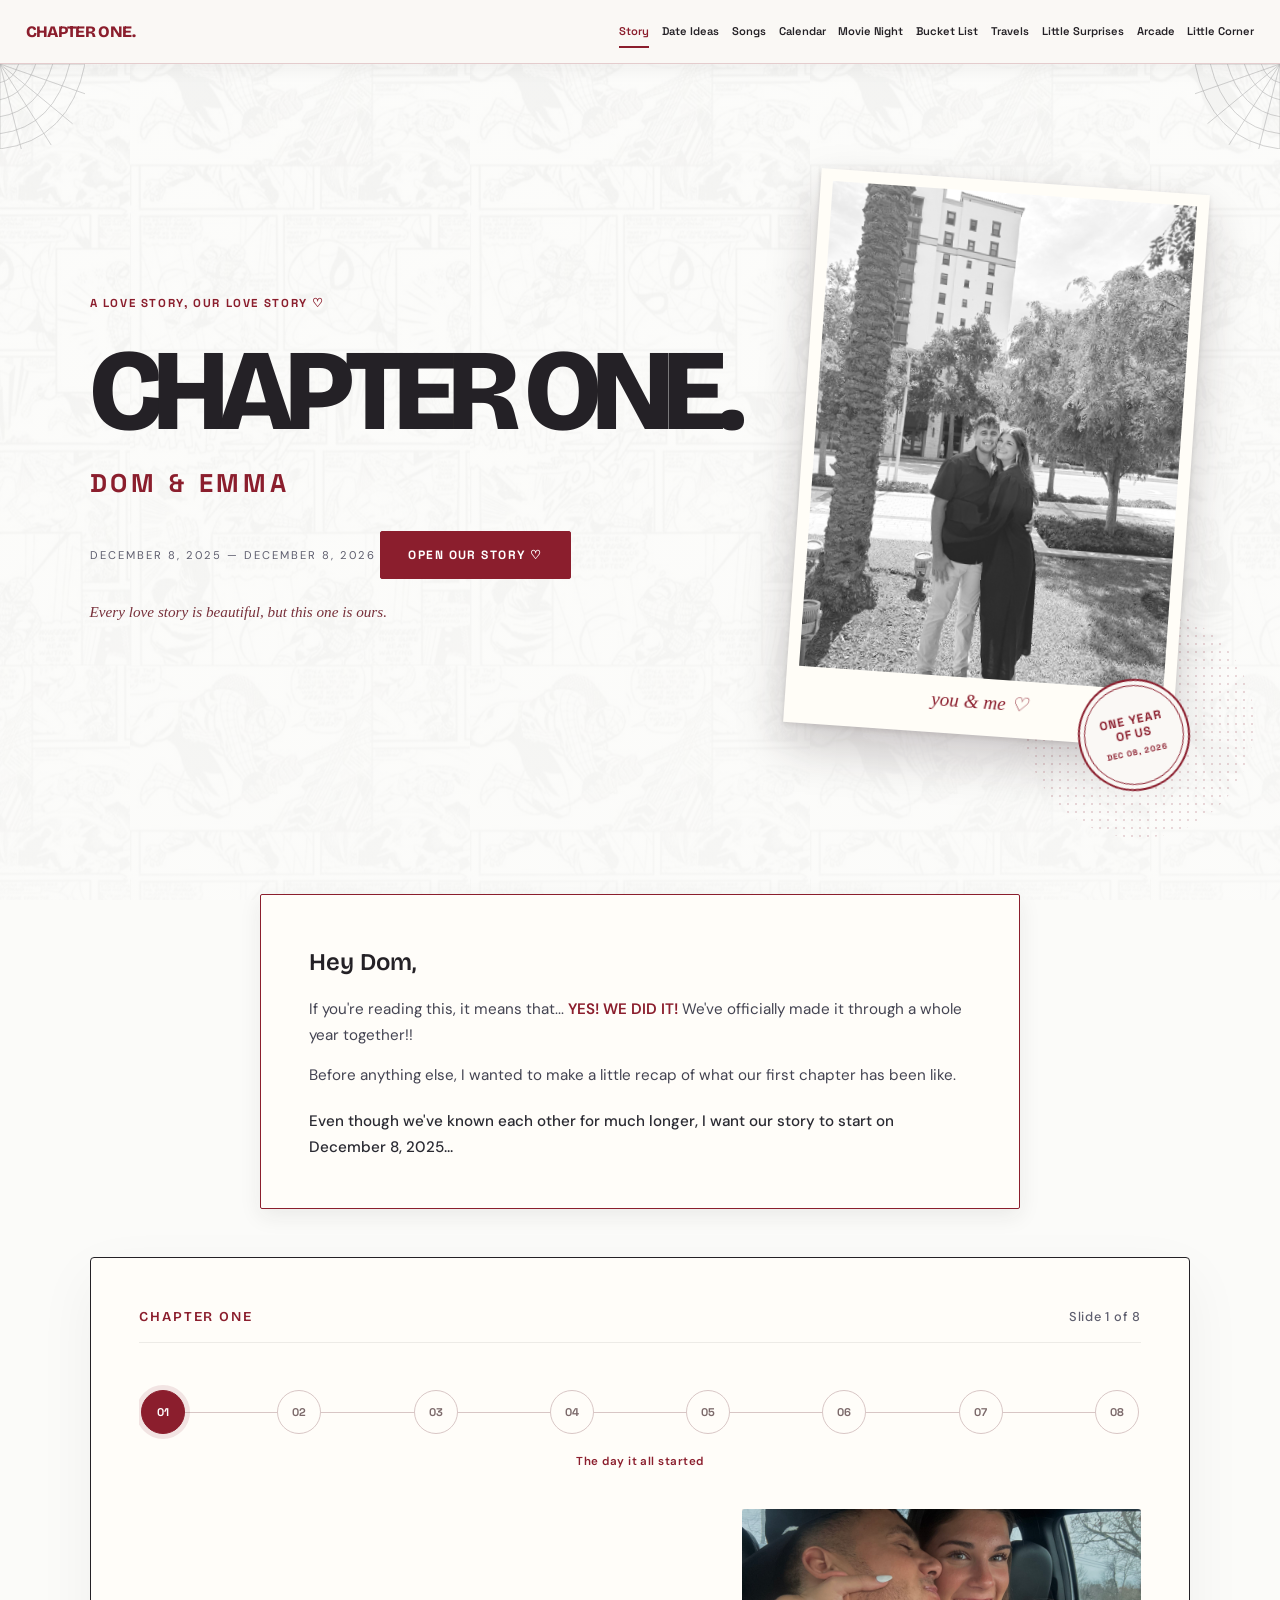
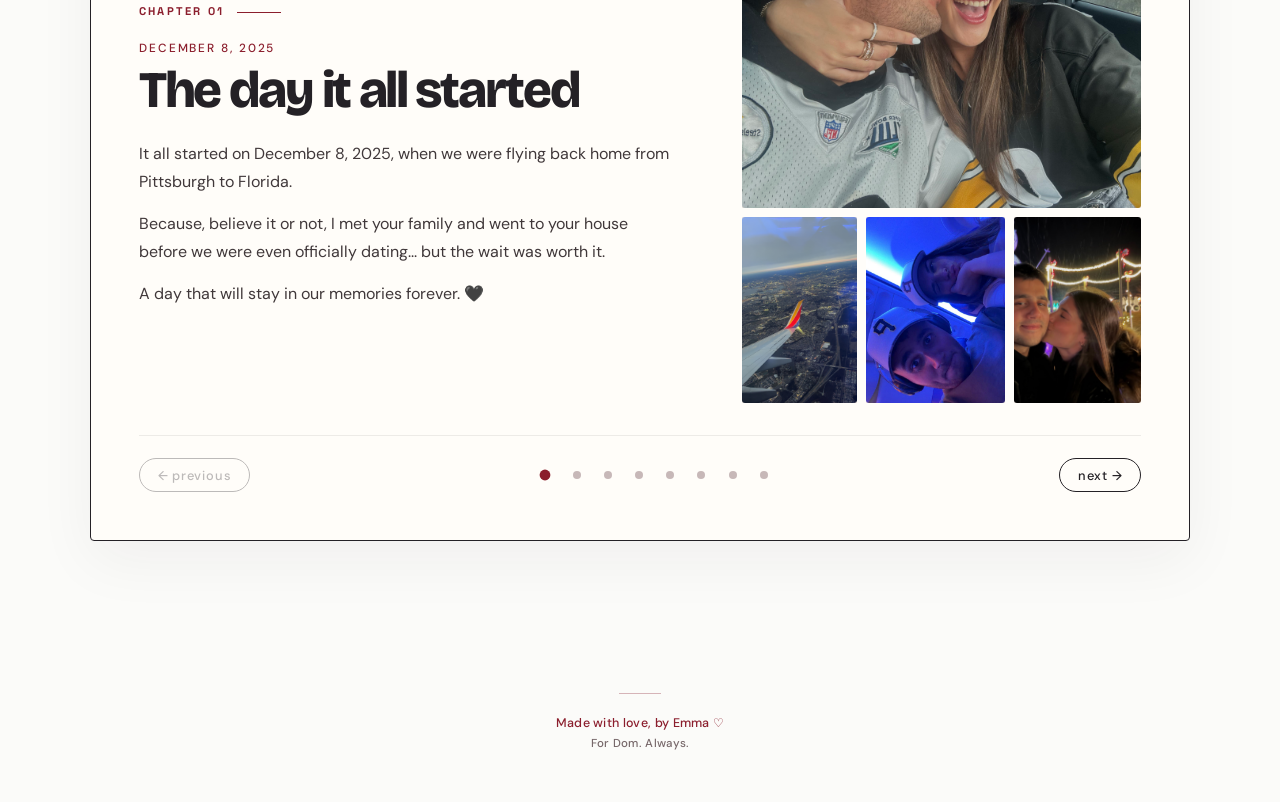
==== commit e09c80e1: "Save Chapter One progress" ====
--- a/index.html
+++ b/index.html
@@ -425,5 +425,7 @@
     viewer.addEventListener('click', e => { if (e.target === viewer) viewer.close(); });
     viewer.addEventListener('keydown', e => e.stopPropagation());
   </script>
+
+  <footer class="site-signature"><p>Made with love, by Emma ♡</p><p>For Dom. Always.</p></footer>
 </body>
 </html>
--- a/style.css
+++ b/style.css
@@ -1105,3 +1105,34 @@
 @media (prefers-reduced-motion: reduce) {
   .home-page .story-slide.active .slide-text-col, .home-page .story-slide.active .slide-photos-col { animation: none; }
 }
+
+/* Shared finishing touches: keep each page's own layout and character. */
+.site-signature {
+  position: relative;
+  padding: 2.5rem 1.25rem 3rem;
+  color: #8b1e2d;
+  text-align: center;
+  font: 500 .78rem/1.7 'DM Sans', sans-serif;
+  letter-spacing: .025em;
+}
+.site-signature::before { content: ''; display: block; width: 42px; height: 1px; margin: 0 auto 1.2rem; background: #d6b4b8; }
+.site-signature p { margin: 0; }
+.site-signature p + p { color: #77686a; font-size: .72rem; }
+:where(a, button, input, select, textarea, summary, [tabindex]):focus-visible {
+  outline: 3px solid #bd6977;
+  outline-offset: 3px;
+}
+:where(button, a) { -webkit-tap-highlight-color: rgba(139, 30, 45, .15); }
+.site-menu-toggle { transition: background-color .2s, border-color .2s; }
+.site-menu-toggle:hover { background: #f7e9e9; border-color: #8b1e2d; }
+@media (max-width: 1100px) {
+  .site-menu a { display: flex; align-items: center; min-height: 44px; padding: .65rem .25rem; }
+  .site-menu { overscroll-behavior: contain; }
+}
+@media (prefers-reduced-motion: no-preference) {
+  body > main:not(.scrapbook-section), .home-page > .hero { animation: chapter-entrance .35s ease-out both; }
+  @keyframes chapter-entrance { from { opacity: 0; } to { opacity: 1; } }
+}
+@media (prefers-reduced-motion: reduce) {
+  *, *::before, *::after { scroll-behavior: auto !important; animation-duration: .01ms !important; animation-iteration-count: 1 !important; transition-duration: .01ms !important; }
+}
